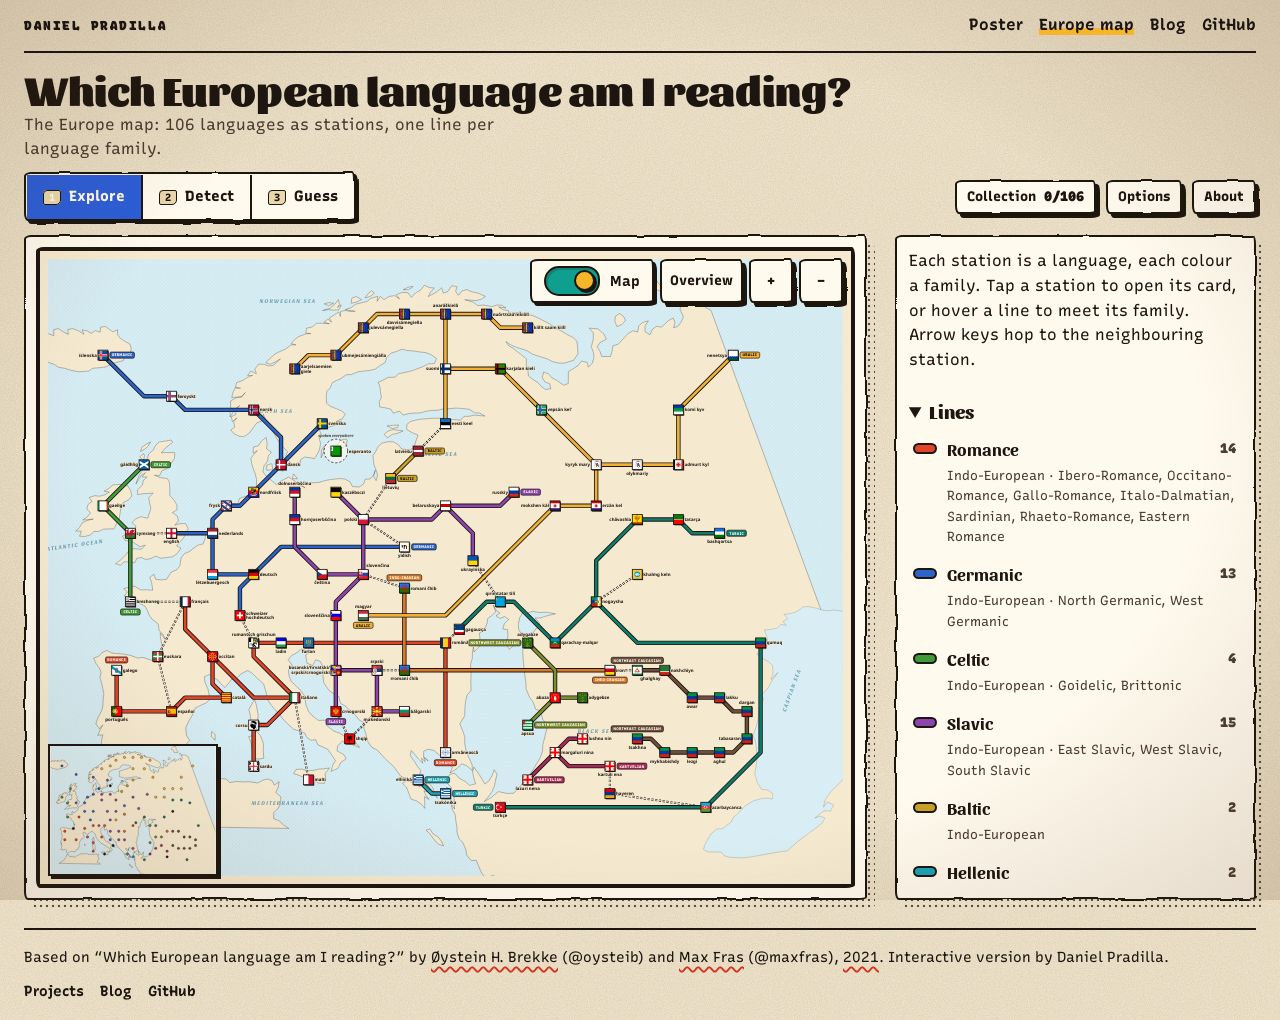
==== europe.html @ 4c1b0387 "Poster Detect: the snake checks the chart with the model and detours to the right language with the " ====
<!doctype html>
<html lang="en">
<head>
  <meta charset="utf-8">
  <meta name="viewport" content="width=device-width, initial-scale=1">
  <title>Europe line map · Which European language am I reading? · Daniel Pradilla</title>
  <meta name="description" content="The 106 languages of the 'Which European language am I reading?' chart as a metro map of Europe, one line per language family. Explore, detect a text's language and replay the route, or guess where a text is spoken.">
  <script async src="https://www.googletagmanager.com/gtag/js?id=G-XYG5QF5DZL"></script>
  <script>
    window.dataLayer = window.dataLayer || [];
    function gtag(){dataLayer.push(arguments);}
    gtag('js', new Date());
    gtag('config', 'G-XYG5QF5DZL');
  </script>
  <link rel="preconnect" href="https://fonts.googleapis.com">
  <link rel="preconnect" href="https://fonts.gstatic.com" crossorigin>
  <link rel="stylesheet" href="game-style.css?v=20261101i">
  <link rel="stylesheet" href="https://fonts.googleapis.com/css2?family=Noto+Sans:wght@500;700&family=Noto+Sans+Armenian:wght@700&family=Noto+Sans+Georgian:wght@700&family=Noto+Sans+Hebrew:wght@700&display=swap">
  <link rel="stylesheet" href="styles.css?v=20261101i">
  <script type="module" src="src/europe/main.js?v=20261101i"></script>
</head>
<body>
  <svg class="ink-defs" aria-hidden="true" focusable="false">
    <defs>
      <filter id="ink-wobble" x="-10%" y="-20%" width="125%" height="150%">
        <feTurbulence type="fractalNoise" baseFrequency="0.035" numOctaves="2" seed="7" result="noise"/>
        <feDisplacementMap in="SourceGraphic" in2="noise" scale="3.5" xChannelSelector="R" yChannelSelector="G"/>
      </filter>
      <filter id="ink-boil-1" x="-10%" y="-20%" width="125%" height="150%">
        <feTurbulence type="fractalNoise" baseFrequency="0.04" numOctaves="2" seed="1" result="noise"/>
        <feDisplacementMap in="SourceGraphic" in2="noise" scale="3" xChannelSelector="R" yChannelSelector="G"/>
      </filter>
      <filter id="ink-boil-2" x="-10%" y="-20%" width="125%" height="150%">
        <feTurbulence type="fractalNoise" baseFrequency="0.04" numOctaves="2" seed="2" result="noise"/>
        <feDisplacementMap in="SourceGraphic" in2="noise" scale="3" xChannelSelector="R" yChannelSelector="G"/>
      </filter>
      <filter id="ink-boil-3" x="-10%" y="-20%" width="125%" height="150%">
        <feTurbulence type="fractalNoise" baseFrequency="0.04" numOctaves="2" seed="3" result="noise"/>
        <feDisplacementMap in="SourceGraphic" in2="noise" scale="3" xChannelSelector="R" yChannelSelector="G"/>
      </filter>

      <symbol id="i-heart" viewBox="0 0 32 32">
        <path d="M16 27.5C6.5 21 3 15 4.6 10.2 6.2 5.6 12 4.8 16 9.6c4-4.8 9.8-4 11.4.6C29 15 25.5 21 16 27.5Z" fill="currentColor" stroke="#1c1510" stroke-width="2.4" stroke-linejoin="round"/>
        <path d="M8.6 11c.4-1.8 1.6-2.8 3.2-2.9" fill="none" stroke="#fffaee" stroke-width="2" stroke-linecap="round"/>
      </symbol>
      <symbol id="i-coin" viewBox="0 0 32 32">
        <circle cx="16" cy="16" r="12" fill="#f6b62b" stroke="#1c1510" stroke-width="2.4"/>
        <circle cx="16" cy="16" r="7.6" fill="none" stroke="#c98a0c" stroke-width="2"/>
        <path d="M9.4 12.4c.8-2 2.2-3.4 4.2-4" fill="none" stroke="#fffaee" stroke-width="2" stroke-linecap="round"/>
      </symbol>
      <symbol id="i-star" viewBox="0 0 32 32">
        <path d="M16 3.2l3.7 8.3 9 .8-6.8 6 2.1 8.9L16 22.5l-8 4.7 2.1-8.9-6.8-6 9-.8Z" fill="currentColor" stroke="#1c1510" stroke-width="2.4" stroke-linejoin="round"/>
      </symbol>
      <symbol id="i-bolt" viewBox="0 0 32 32">
        <path d="M18.5 3 7 18.2h8L13 29l12-15.6h-8.2Z" fill="#f6b62b" stroke="#1c1510" stroke-width="2.4" stroke-linejoin="round"/>
      </symbol>
      <symbol id="i-shield" viewBox="0 0 32 32">
        <path d="M16 3.5 26.5 7.4V15c0 6.6-4.4 11.3-10.5 13.6C9.9 26.3 5.5 21.6 5.5 15V7.4Z" fill="currentColor" stroke="#1c1510" stroke-width="2.4" stroke-linejoin="round"/>
        <path d="M16 8v16" stroke="#1c1510" stroke-width="2" stroke-linecap="round"/>
      </symbol>
      <symbol id="i-fuel" viewBox="0 0 32 32">
        <path d="M8 6.5h12l5 5V26a2.5 2.5 0 0 1-2.5 2.5h-14A2.5 2.5 0 0 1 6 26V8.5a2 2 0 0 1 2-2Z" fill="#0f9f8f" stroke="#1c1510" stroke-width="2.4" stroke-linejoin="round"/>
        <path d="M10.5 13.5l8 8.5m0-8.5-8 8.5M11 6.5V3.8h5" fill="none" stroke="#1c1510" stroke-width="2.2" stroke-linecap="round"/>
      </symbol>
      <symbol id="i-person" viewBox="0 0 32 32">
        <circle cx="16" cy="9" r="5" fill="currentColor" stroke="#1c1510" stroke-width="2.4"/>
        <path d="M7.5 28.5c0-8.4 3.4-12.4 8.5-12.4s8.5 4 8.5 12.4Z" fill="currentColor" stroke="#1c1510" stroke-width="2.4" stroke-linejoin="round"/>
      </symbol>
      <symbol id="i-clock" viewBox="0 0 32 32">
        <circle cx="16" cy="17" r="11.5" fill="#fffaee" stroke="#1c1510" stroke-width="2.4"/>
        <path d="M16 10.5V17l4.5 3M12.5 3.5h7" fill="none" stroke="#1c1510" stroke-width="2.4" stroke-linecap="round"/>
      </symbol>
      <symbol id="i-play" viewBox="0 0 32 32">
        <path d="M9 5.5c0-1 1-1.6 1.9-1.1l15.2 10.3c.8.6.8 1.8 0 2.4L10.9 27.5C10 28 9 27.4 9 26.4Z" fill="currentColor" stroke="#1c1510" stroke-width="2.4" stroke-linejoin="round"/>
      </symbol>
    </defs>
  </svg>

  <div class="shell">
    <header class="dp-navbar">
      <a class="dp-navbar-brand" href="/projects/">Daniel Pradilla</a>
      <nav class="dp-navbar-links" aria-label="Site navigation">
        <a href="./">Poster</a>
        <a href="europe.html" aria-current="page">Europe map</a>
        <a href="/blog/">Blog</a>
        <a href="https://github.com/danielpradilla/what-european-language-am-i-reading">GitHub</a>
      </nav>
      <details class="dp-navbar-menu">
        <summary aria-label="Menu">&#9776;</summary>
        <nav aria-label="Site navigation (mobile)">
          <a href="./">Poster</a>
          <a href="europe.html" aria-current="page">Europe map</a>
          <a href="/blog/">Blog</a>
          <a href="https://github.com/danielpradilla/what-european-language-am-i-reading">GitHub</a>
        </nav>
      </details>
    </header>

    <div class="app-head">
      <h1>Which European language am I reading?</h1>
      <p class="muted lede">The Europe map: 106 languages as stations, one line per language family.</p>
    </div>

    <div class="toolbar">
      <div class="segmented" id="tabs" role="group" aria-label="Mode">
        <button type="button" data-mode="explore" aria-pressed="true"><kbd>1</kbd> Explore</button>
        <button type="button" data-mode="detect" aria-pressed="false"><kbd>2</kbd> Detect</button>
        <button type="button" data-mode="guess" aria-pressed="false"><kbd>3</kbd> Guess</button>
      </div>
      <div class="tools">
        <button class="btn btn-small" type="button" id="btn-collection">Collection <span class="num" id="coll-count">0/106</span></button>
        <button class="btn btn-small" type="button" id="btn-options">Options</button>
        <button class="btn btn-small" type="button" id="btn-about">About</button>
      </div>
    </div>
  </div>

  <main id="app" class="shell layout eu" data-mode="explore">
    <section class="panel board-panel" aria-label="Europe line map">
      <div class="hud" id="hud" hidden></div>
      <div class="board-wrap" id="board-wrap">
        <div id="board" tabindex="0" role="application" aria-label="Europe line map with 106 language stations. Use the arrow keys to move between neighbouring stations, Enter to open one, O for an overview, plus and minus to zoom."></div>
        <svg id="minimap" aria-hidden="true"></svg>
        <div class="board-tools">
          <label class="choice board-map"><input class="toggle" type="checkbox" role="switch" id="board-map"> Map</label>
          <button class="btn btn-small" type="button" id="btn-overview" title="Overview (O)">Overview</button>
          <button class="btn btn-small" type="button" id="btn-zoom-in" aria-label="Zoom in" title="Zoom in (+)">+</button>
          <button class="btn btn-small" type="button" id="btn-zoom-out" aria-label="Zoom out" title="Zoom out (-)">&minus;</button>
        </div>
        <div class="eu-chip" id="eu-chip" hidden></div>
        <div class="line-intro" id="line-intro" hidden></div>
        <div class="fx" id="fx" aria-hidden="true"></div>
      </div>
    </section>

    <aside class="panel side" id="side" aria-label="Details">
      <button class="sheet-handle" type="button" id="sheet-handle" aria-expanded="false" aria-controls="side-body"><span aria-hidden="true"></span>Text, route and lines</button>
      <div class="side-body" id="side-body">
        <div id="notices" class="notices"></div>

        <section id="sec-explore" data-modes="explore">
          <p class="lede-side">Each station is a language, each colour a family. Tap a station to open its card, or hover a line to meet its family. Arrow keys hop to the neighbouring station.</p>
          <div id="eu-selected"></div>
        </section>

        <section id="sec-text" data-modes="detect guess">
          <div class="row">
            <span class="label" id="text-label">Text</span>
            <span class="sp"></span>
            <button class="btn btn-small" type="button" id="btn-sample">Try a sample</button>
            <button class="btn btn-small btn-quiet" type="button" id="btn-clear">Clear</button>
          </div>
          <div class="tp-wrap" id="tp-wrap">
            <div class="tp-edit" id="tp-edit" contenteditable="plaintext-only" spellcheck="false" autocapitalize="off" autocorrect="off" role="textbox" aria-multiline="true" aria-labelledby="text-label" data-placeholder="Paste or type text here, or paste a web address."></div>
            <div class="tp-badges" id="tp-badges" aria-hidden="true"></div>
          </div>
          <div class="row" id="url-row" hidden>
            <button class="btn btn-small btn-primary" type="button" id="btn-fetch">Fetch text from this URL</button>
            <span class="hint">or press Enter</span>
          </div>
          <p class="hint" id="text-meta"></p>
        </section>

        <section id="sec-guess" data-modes="guess">
          <div id="guess-panel"></div>
        </section>

        <section id="sec-route" data-modes="detect guess">
          <h3 id="result-title">Route</h3>
          <ol class="route" id="route-list"></ol>
          <p class="hint" id="poster-line" hidden></p>
          <div class="row"><button class="btn btn-small" type="button" id="btn-replay" hidden>Replay on the map <kbd>Enter</kbd></button></div>
        </section>

        <section id="sec-legend">
          <details id="legend-box" open>
            <summary class="legend-sum">Lines</summary>
            <div id="legend" class="legend"></div>
          </details>
        </section>
      </div>
    </aside>
  </main>

  <footer class="shell">
    <div class="dp-footer">
      <span>Based on &ldquo;Which European language am I reading?&rdquo; by <a href="https://x.com/oysteib">&Oslash;ystein H. Brekke</a> (@oysteib) and <a href="https://x.com/maxfras">Max Fras</a> (@maxfras), <a href="https://x.com/maxfras/status/1363473000918626307">2021</a>. Interactive version by Daniel Pradilla.</span>
      <nav aria-label="Footer navigation">
        <a href="/projects/">Projects</a>
        <a href="/blog/">Blog</a>
        <a href="https://github.com/danielpradilla/what-european-language-am-i-reading">GitHub</a>
      </nav>
    </div>
  </footer>

  <div id="live" class="sr-only" aria-live="polite"></div>
  <div id="toasts" class="toasts"></div>

  <dialog id="dlg-menu" aria-labelledby="menu-title">
    <div id="menu-pause" hidden>
      <span class="caption" id="menu-title">Paused</span>
      <ul class="game-menu" style="margin-top: 16px">
        <li><button type="button" data-menu="resume" aria-current="true"><span>Resume</span></button></li>
      </ul>
    </div>
    <div id="menu-options">
      <span class="caption">Options</span>
      <div class="sg-stack opts">
        <label class="choice"><input class="toggle" type="checkbox" role="switch" id="opt-sound"> Sound <kbd>M</kbd></label>
        <label class="choice"><input class="toggle" type="checkbox" role="switch" id="opt-reduced"> Reduced motion</label>
        <label class="choice"><input class="toggle" type="checkbox" role="switch" id="opt-shake"> Screen shake</label>
        <label class="choice"><input class="toggle" type="checkbox" role="switch" id="opt-map"> Map</label>
      </div>
      <div class="row"><button class="btn btn-primary" type="button" id="opt-done">Done</button></div>
    </div>
  </dialog>

  <dialog id="dlg-collection" aria-labelledby="coll-title">
    <div class="dlg-head">
      <h2 id="coll-title">Collection</h2>
      <button class="btn btn-small" type="button" data-close aria-label="Close">Close</button>
    </div>
    <p class="muted" id="coll-sub"></p>
    <div class="coll-grid" id="coll-grid"></div>
    <div class="row"><button class="btn btn-small btn-danger" type="button" id="coll-reset">Reset collection</button></div>
  </dialog>

  <dialog id="dlg-card" aria-label="Language card">
    <div class="dlg-head"><span></span><button class="btn btn-small" type="button" data-close aria-label="Close">Close</button></div>
    <div id="dlg-card-body"></div>
  </dialog>

  <dialog id="dlg-over" aria-labelledby="over-title"></dialog>

  <dialog id="dlg-about" aria-labelledby="about-title">
    <div class="dlg-head">
      <h2 id="about-title">About the Europe map</h2>
      <button class="btn btn-small" type="button" data-close aria-label="Close">Close</button>
    </div>
    <div class="about">
      <p>Based on &ldquo;Which European language am I reading?&rdquo; by <a href="https://x.com/oysteib">&Oslash;ystein H. Brekke</a> (@oysteib) and <a href="https://x.com/maxfras">Max Fras</a> (@maxfras), <a href="https://x.com/maxfras/status/1363473000918626307">2021</a>. Interactive version by Daniel Pradilla.</p>

      <h3>What this map shows</h3>
      <p>The <a href="./">poster</a> sorts the 106 languages by the <em>letters</em> they use. This page draws the same 106 languages as a metro map shaped roughly like Europe. Each station is a language with its flag and its own name, and each line is a language <em>family</em>: Indo-European languages get one line per branch (Romance, Germanic, Slavic&hellip;), the other families get one line each. Branches of a line fork like metro lines.</p>
      <p>Dashed walkways join neighbouring stations of different lines where people live side by side, such as Basque with Spanish and French or Maltese with Italian. They show language contact and say nothing about kinship. Esperanto has no homeland, so it sits in a dashed ring in the middle. Romani is spoken across Europe: its two stations sit in central Europe and in the Balkans, on the Indo-Iranian line that continues to Ossetian in the Caucasus.</p>
      <p>Where the letter chart and the family map disagree is the interesting part. Finnish, Estonian and Hungarian are relatives, yet the poster puts them far apart because of their letters. Detect replays the poster's route on this map, one letter question at a time, so you can watch the letters cut across families and geography.</p>

      <h3>Modes</h3>
      <ul>
        <li><b>Explore</b>: tap a station for its language card, or hover a line for a short introduction to its family. Arrow keys hop between neighbouring stations.</li>
        <li><b>Detect</b>: paste, type or fetch a text. At every letter station of the poster, the languages ruled out fade from the map, with a counter, until one station lights up. The strict matching rules are the same as on the poster.</li>
        <li><b>Guess</b>: ten rounds. Read a sample text and tap the station where it is spoken: 100 points for the exact language, 40 for a language on the same line (&ldquo;Right family&rdquo;). Each answer shows the poster's route for that text. Scores are kept on this device.</li>
      </ul>

      <h3>How the map was made</h3>
      <p>Station positions start from each language's coordinates in <a href="https://glottolog.org">Glottolog</a> (Hammarstr&ouml;m, Forkel, Haspelmath &amp; Bank, CC BY 4.0), projected onto a plane and then schematised by hand: lines run horizontally, vertically or at 45&deg;, and stations sit on an even grid. The geography is approximate on purpose. Crowded areas get more room than their real size, so the Caucasus (22 stations) and S&aacute;pmi (7) are drawn enlarged, like a city centre on a metro map. The families follow Glottolog's classification, simplified for the map. Line colours are scenery and carry no state meaning.</p>
      <p>The faint coastline behind the lines is <a href="https://www.naturalearthdata.com/">Natural Earth</a> (public domain), simplified and bent so that the seas fall between the schematic stations. Flags come from Wikimedia Commons and other sources; they mark places and peoples, not languages. Sources and licences are in <a href="CREDITS.md">CREDITS.md</a>. Pasted and typed text stays in your browser. Only a URL you ask to fetch goes to this site's <code>api/fetch.php</code>.</p>
    </div>
  </dialog>
</body>
</html>
---- game-style.css ----
/* danielpradilla-game-style styles.css @ daca20e — https://github.com/danielpradilla/danielpradilla-game-style */
/*
  Daniel Game Style: tokens and components.
  Requires the <svg class="ink-defs"> block from index.html once per page (wobble filters + icons).
*/
@import url("https://fonts.googleapis.com/css2?family=Sansita:ital,wght@0,400;0,700;0,800;0,900;1,400;1,700;1,800;1,900&family=Sansita+Swashed:wght@300..900&family=Recursive:slnt,wght,CASL,CRSV,MONO@-15..0,300..1000,0..1,0..1,0..1&display=swap");

:root {
  /* Paper and ink */
  --paper: #f5ead0;
  --paper-deep: #ead8ad;
  --card: #fffaee;
  --ink: #1c1510;
  --ink-soft: #4b3d31;
  --ink-faint: #8a7863;
  --rule-soft: #d6c194;

  /* Print inks */
  --red: #d4341e;
  --red-deep: #a8261a;
  --marigold: #f6b62b;
  --marigold-deep: #c98a0c;
  --cobalt: #2c5ed8;
  --cobalt-deep: #1b3c94;
  --teal: #0f9f8f;
  --teal-deep: #0a6b61;
  --plum: #8d3ea8;
  --pink: #f27c9f;
  --sky: #9fd6e6;
  --leaf: #4f9d3a;
  --copper: #c7743a;

  /* Roles */
  --primary: var(--marigold);
  --selected: var(--cobalt);
  --success: var(--teal);
  --warning: var(--marigold);
  --danger: var(--red);
  --health: var(--red);
  --coin: var(--marigold);
  --xp: var(--cobalt);
  --fuel: var(--teal);

  /* Item rarity */
  --rarity-common: var(--ink-faint);
  --rarity-uncommon: var(--leaf);
  --rarity-rare: var(--cobalt);
  --rarity-epic: var(--plum);
  --rarity-legendary: var(--marigold);

  /* Type */
  --font-display: "Sansita", "Trebuchet MS", system-ui, sans-serif;
  --font-title: "Sansita Swashed", var(--font-display);
  --font-ui: "Recursive", ui-rounded, system-ui, sans-serif;

  /* Line, shape, shadow */
  --line-fine: 1.5px;
  --line: 2.5px;
  --line-heavy: 4px;
  --cut: 8px 3px 9px 4px / 4px 9px 3px 8px;
  --lift: 4px;
  --halftone: radial-gradient(circle, var(--ink) 1.15px, transparent 1.6px) 0 0 / 6px 6px;
  --hatch: repeating-linear-gradient(-45deg, var(--ink-faint) 0 1.5px, transparent 1.5px 7px);
  --burst: polygon(50% 0%, 56.6% 12.6%, 67.1% 3%, 70.5% 14.5%, 82.1% 11.7%, 79.1% 25.6%, 93.3% 25%, 88.5% 36%, 99.2% 41.3%, 88% 50%, 99.2% 58.7%, 88.5% 64%, 93.3% 75%, 79.1% 74.4%, 82.1% 88.3%, 70.5% 85.5%, 67.1% 97%, 56.6% 87.4%, 50% 100%, 42.9% 90.4%, 32.9% 97%, 31% 82.9%, 17.9% 88.3%, 18.6% 76.4%, 6.7% 75%, 14.3% 63%, 0.8% 58.7%, 9% 50%, 0.8% 41.3%, 14.3% 37%, 6.7% 25%, 18.6% 23.6%, 17.9% 11.7%, 31% 17.1%, 32.9% 3%, 42.9% 9.6%);

  /* Motion: animate on twos (12 drawings per second) */
  --frame: 83ms;
  --on-twos: steps(2, end);

  /* Space */
  --s1: 4px;
  --s2: 8px;
  --s3: 12px;
  --s4: 16px;
  --s5: 24px;
  --s6: 32px;
  --s7: 48px;
  --s8: 72px;

  /* Variable-font axes; components override these, never font-variation-settings */
  --casl: 0.5;
  --mono: 0;
}

*,
*::before,
*::after {
  box-sizing: border-box;
}

:where(body, body *) {
  font-variation-settings: "CASL" var(--casl), "MONO" var(--mono);
}

html {
  color-scheme: light;
  -webkit-text-size-adjust: 100%;
}

body {
  margin: 0;
  color: var(--ink);
  background-color: var(--paper);
  background-image: url("data:image/svg+xml,%3Csvg xmlns='http://www.w3.org/2000/svg' width='220' height='220'%3E%3Cfilter id='n'%3E%3CfeTurbulence type='fractalNoise' baseFrequency='.85' numOctaves='3' stitchTiles='stitch'/%3E%3CfeColorMatrix values='0 0 0 0 .11 0 0 0 0 .08 0 0 0 0 .05 0 0 0 .55 0'/%3E%3C/filter%3E%3Crect width='100%25' height='100%25' filter='url(%23n)' opacity='.32'/%3E%3C/svg%3E");
  font: 400 1rem/1.55 var(--font-ui);
}

/* Aged-print vignette; purely decorative */
body::after {
  content: "";
  position: fixed;
  inset: 0;
  pointer-events: none;
  z-index: 100;
  background: radial-gradient(ellipse at center, transparent 62%, rgb(92 52 18 / 0.16) 100%);
}

.ink-defs {
  position: absolute;
  width: 0;
  height: 0;
  overflow: hidden;
}

/* ---------- Typography ---------- */

h1,
h2,
h3,
.title-card,
.display {
  margin: 0;
  font-family: var(--font-display);
  letter-spacing: 0;
  text-wrap: balance;
}

h1 {
  font-size: clamp(2.4rem, 6vw, 4.6rem);
  font-weight: 900;
  line-height: 0.95;
}

h2 {
  font-size: clamp(1.6rem, 3vw, 2.15rem);
  font-weight: 700;
  line-height: 1.05;
}

h3 {
  font-size: 1.3rem;
  font-weight: 700;
  line-height: 1.15;
}

p {
  margin: 0;
}

.muted {
  color: var(--ink-soft);
}

.label,
.eyebrow {
  --mono: 1;
  --casl: 1;
  font-family: var(--font-ui);
  font-size: 0.75rem;
  font-weight: 800;
  line-height: 1.2;
  letter-spacing: 0.08em;
  text-transform: uppercase;
}

.eyebrow {
  color: var(--red-deep);
}

.num {
  --mono: 1;
  --casl: 1;
  font-weight: 900;
  font-variant-numeric: tabular-nums;
}

code,
kbd {
  --mono: 1;
  --casl: 0;
  font-family: var(--font-ui);
  font-size: 0.86em;
  padding: 1px 6px;
  background: var(--paper-deep);
  border: var(--line-fine) solid var(--ink);
  border-radius: 4px 2px 5px 2px;
}

kbd {
  box-shadow: 0 2px 0 var(--ink);
  font-weight: 800;
}

a {
  color: inherit;
  text-decoration: underline wavy var(--red);
  text-decoration-thickness: 1.5px;
  text-underline-offset: 4px;
}

a:hover {
  text-decoration-color: var(--cobalt);
}

/* Title card: one per screen, for game titles and stage results */
.title-card {
  font-family: var(--font-title);
  font-synthesis: none;
  font-size: clamp(2.8rem, 8vw, 6rem);
  font-style: italic;
  font-weight: 900;
  line-height: 1.05;
  letter-spacing: 0.015em;
  /* room for the offset shadows and swash descenders */
  padding: 0 0.12em 0.12em 0.04em;
  color: var(--card);
  -webkit-text-stroke: 0.035em var(--ink);
  paint-order: stroke fill;
  text-shadow: 0.06em 0.06em 0 var(--ink), 0.1em 0.1em 0 var(--marigold);
}

/* Highlighter swipe behind a word */
.swipe {
  background: linear-gradient(var(--marigold), var(--marigold)) 0 82% / 100% 0.42em no-repeat;
  padding: 0 0.12em;
  box-decoration-break: clone;
  -webkit-box-decoration-break: clone;
}

/* ---------- Focus ---------- */

:focus-visible {
  outline: 3px dashed var(--cobalt);
  outline-offset: 4px;
}

/* ---------- Buttons ---------- */

.btn {
  --fill: var(--card);
  --fg: var(--ink);
  --casl: 1;
  position: relative;
  isolation: isolate;
  display: inline-flex;
  align-items: center;
  justify-content: center;
  gap: var(--s2);
  min-height: 44px;
  padding: 0 var(--s5);
  border: 0;
  background: none;
  color: var(--fg);
  font: 800 1rem/1 var(--font-ui);
  text-decoration: none;
  white-space: nowrap;
  cursor: pointer;
  transition: transform var(--frame) var(--on-twos);
}

.btn::before {
  content: "";
  position: absolute;
  inset: 0;
  z-index: -1;
  background: var(--fill);
  border: var(--line) solid var(--ink);
  border-radius: var(--cut);
  box-shadow: var(--lift) var(--lift) 0 var(--ink);
  filter: url(#ink-wobble);
  transition: box-shadow var(--frame) var(--on-twos);
}

.btn:hover {
  transform: translate(-1px, -2px) rotate(-0.8deg);
}

.btn:hover::before {
  box-shadow: 6px 6px 0 var(--ink);
}

.btn:active {
  transform: translate(3px, 3px);
}

.btn:active::before {
  box-shadow: 1px 1px 0 var(--ink);
}

.btn svg {
  width: 1.15em;
  height: 1.15em;
}

.btn-primary {
  --fill: var(--marigold);
}

.btn-go {
  --fill: var(--teal);
  --fg: var(--ink);
}

.btn-danger {
  --fill: var(--red);
  --fg: var(--card);
}

.btn-quiet::before {
  background: transparent;
  border-style: dashed;
  box-shadow: none;
}

.btn-quiet:hover::before {
  box-shadow: none;
  background: var(--paper-deep);
}

.btn-big {
  min-height: 60px;
  padding: 0 var(--s6);
  font-size: 1.25rem;
}

.btn-small {
  min-height: 34px;
  padding: 0 var(--s3);
  font-size: 0.85rem;
}

.btn:disabled,
.btn[aria-disabled="true"] {
  --fg: var(--ink-faint);
  cursor: not-allowed;
  transform: none;
}

.btn:disabled::before,
.btn[aria-disabled="true"]::before {
  background: var(--hatch), var(--paper-deep);
  border-color: var(--ink-faint);
  box-shadow: none;
}

.btn[aria-busy="true"] {
  cursor: progress;
}

/* ---------- Fields ---------- */

.field {
  display: grid;
  gap: 6px;
  min-width: 0;
}

.input,
.select,
.textarea {
  --casl: 0.3;
  width: 100%;
  min-height: 44px;
  padding: 9px 12px;
  color: var(--ink);
  background: var(--card);
  border: var(--line) solid var(--ink);
  border-radius: var(--cut);
  box-shadow: inset 3px 3px 0 var(--paper-deep);
  font: 500 1rem/1.35 var(--font-ui);
}

.input::placeholder,
.textarea::placeholder {
  color: var(--ink-faint);
}

.textarea {
  min-height: 96px;
  resize: vertical;
}

.select {
  appearance: none;
  padding-right: 40px;
  background: url("data:image/svg+xml,%3Csvg xmlns='http://www.w3.org/2000/svg' viewBox='0 0 16 12'%3E%3Cpath d='M2 2.5 L14 2 L8.2 10.5 Z' fill='%23d4341e' stroke='%231c1510' stroke-width='1.6' stroke-linejoin='round'/%3E%3C/svg%3E") right 12px center / 16px 12px no-repeat, var(--card);
}

.input[aria-invalid="true"] {
  border-color: var(--red);
  box-shadow: inset 3px 3px 0 color-mix(in srgb, var(--red) 22%, transparent);
}

.input:disabled,
.select:disabled,
.textarea:disabled {
  color: var(--ink-faint);
  background: var(--hatch), var(--paper-deep);
  border-color: var(--ink-faint);
  box-shadow: none;
  cursor: not-allowed;
}

.hint {
  font-size: 0.85rem;
  color: var(--ink-soft);
}

.hint-error {
  color: var(--red-deep);
  font-weight: 700;
}

/* Checkbox and radio */
.choice {
  display: inline-flex;
  align-items: center;
  gap: 10px;
  min-height: 32px;
  cursor: pointer;
}

.check,
.radio {
  appearance: none;
  flex: none;
  width: 24px;
  height: 24px;
  margin: 0;
  background: var(--card);
  border: var(--line) solid var(--ink);
  box-shadow: 2px 2px 0 var(--ink);
  cursor: pointer;
}

.check {
  border-radius: 5px 2px 6px 3px;
}

.check:checked {
  background: url("data:image/svg+xml,%3Csvg xmlns='http://www.w3.org/2000/svg' viewBox='0 0 24 24'%3E%3Cpath d='M4 12.5 L9.5 18 L20.5 4.5' fill='none' stroke='%231c1510' stroke-width='3.4' stroke-linecap='round' stroke-linejoin='round'/%3E%3C/svg%3E") center / 18px no-repeat, var(--marigold);
}

.radio {
  border-radius: 50% 46% 52% 48%;
}

.radio:checked {
  background: radial-gradient(circle, var(--cobalt) 0 5px, var(--ink) 5.5px 6.5px, var(--card) 7px);
}

.check:disabled,
.radio:disabled {
  background: var(--hatch), var(--paper-deep);
  border-color: var(--ink-faint);
  box-shadow: none;
  cursor: not-allowed;
}

/* Lever toggle */
.toggle {
  appearance: none;
  position: relative;
  flex: none;
  width: 56px;
  height: 30px;
  margin: 0;
  background: var(--paper-deep);
  border: var(--line) solid var(--ink);
  border-radius: 16px 14px 15px 16px;
  box-shadow: inset 2px 2px 0 rgb(28 21 16 / 0.18);
  cursor: pointer;
}

.toggle::before {
  content: "";
  position: absolute;
  top: 2px;
  left: 3px;
  width: 21px;
  height: 21px;
  background: var(--card);
  border: var(--line) solid var(--ink);
  border-radius: 50%;
  box-shadow: 2px 2px 0 var(--ink);
  transition: translate calc(var(--frame) * 2) var(--on-twos);
}

.toggle:checked {
  background: var(--teal);
}

.toggle:checked::before {
  translate: 25px 0;
  background: var(--marigold);
}

/* Range: set --pct inline (0%..100%) to paint the filled part */
.range {
  appearance: none;
  width: 100%;
  height: 28px;
  margin: 0;
  background: transparent;
  cursor: pointer;
}

.range::-webkit-slider-runnable-track {
  height: 12px;
  background: linear-gradient(var(--cobalt), var(--cobalt)) 0 0 / var(--pct, 50%) 100% no-repeat, var(--card);
  border: var(--line) solid var(--ink);
  border-radius: 7px 5px 8px 4px;
}

.range::-moz-range-track {
  height: 12px;
  background: linear-gradient(var(--cobalt), var(--cobalt)) 0 0 / var(--pct, 50%) 100% no-repeat, var(--card);
  border: var(--line) solid var(--ink);
  border-radius: 7px 5px 8px 4px;
}

.range::-webkit-slider-thumb {
  appearance: none;
  width: 24px;
  height: 24px;
  margin-top: -8px;
  background: var(--marigold);
  border: var(--line) solid var(--ink);
  border-radius: 50%;
  box-shadow: 2px 2px 0 var(--ink);
}

.range::-moz-range-thumb {
  width: 20px;
  height: 20px;
  background: var(--marigold);
  border: var(--line) solid var(--ink);
  border-radius: 50%;
  box-shadow: 2px 2px 0 var(--ink);
}

/* Segmented control */
.segmented {
  position: relative;
  isolation: isolate;
  display: inline-flex;
  padding: var(--line);
}

.segmented::before {
  content: "";
  position: absolute;
  inset: 0;
  z-index: -1;
  background: var(--card);
  border: var(--line) solid var(--ink);
  border-radius: var(--cut);
  box-shadow: 3px 3px 0 var(--ink);
  filter: url(#ink-wobble);
}

.segmented button {
  --casl: 1;
  min-height: 38px;
  padding: 0 var(--s4);
  color: var(--ink);
  background: none;
  border: 0;
  border-left: var(--line) solid var(--ink);
  font: 800 0.92rem/1 var(--font-ui);
  cursor: pointer;
}

.segmented button:first-child {
  border-left: 0;
}

.segmented button:hover {
  background: var(--paper-deep);
}

.segmented button[aria-pressed="true"] {
  color: var(--card);
  background: var(--cobalt);
}

/* ---------- Surfaces ---------- */

.panel {
  --fill: var(--card);
  position: relative;
  isolation: isolate;
  padding: var(--s5);
}

.panel::before {
  content: "";
  position: absolute;
  inset: 0;
  z-index: -1;
  background: var(--fill);
  border: var(--line) solid var(--ink);
  border-radius: var(--cut);
  filter: url(#ink-wobble);
}

/* Halftone drop: printed shadow, never a blur */
.panel::after {
  content: "";
  position: absolute;
  inset: 0;
  z-index: -2;
  translate: 8px 8px;
  background: var(--halftone);
  border-radius: var(--cut);
  opacity: 0.7;
}

.panel-flat::after {
  content: none;
}

.panel-paper {
  --fill: var(--paper-deep);
}

.panel-night {
  --fill: var(--ink);
  color: var(--card);
}

.tilt-left {
  rotate: -0.9deg;
}

.tilt-right {
  rotate: 0.8deg;
}

/* Comic narration box */
.caption {
  --mono: 1;
  --casl: 1;
  display: inline-block;
  padding: 5px 10px;
  color: var(--ink);
  background: var(--marigold);
  border: var(--line) solid var(--ink);
  box-shadow: 3px 3px 0 var(--ink);
  font-size: 0.78rem;
  font-weight: 800;
  letter-spacing: 0.06em;
  text-transform: uppercase;
  rotate: -1.5deg;
}

/* Speech bubble; add .bubble-right to move the tail */
.bubble {
  --casl: 1;
  position: relative;
  padding: var(--s4) var(--s5);
  background: var(--card);
  border: var(--line) solid var(--ink);
  border-radius: 26px 22px 28px 20px / 22px 26px 20px 24px;
  box-shadow: 4px 4px 0 var(--ink);
  font-weight: 500;
}

.bubble::before,
.bubble::after {
  content: "";
  position: absolute;
  left: 30px;
  top: 100%;
  border-style: solid;
}

.bubble::before {
  border-width: 22px 18px 0 0;
  border-color: var(--ink) transparent transparent;
  margin-top: 1px;
}

.bubble::after {
  left: 33.5px;
  border-width: 15px 12px 0 0;
  border-color: var(--card) transparent transparent;
  margin-top: -1px;
}

.bubble-right::before {
  left: auto;
  right: 30px;
  border-width: 22px 0 0 18px;
}

.bubble-right::after {
  left: auto;
  right: 33.5px;
  border-width: 15px 0 0 12px;
}

/* Starburst: badges, level numbers, rewards. Shape lives in pseudo-elements so .boil never blurs the text. */
.burst {
  --fill: var(--red);
  --size: 84px;
  position: relative;
  isolation: isolate;
  display: inline-grid;
  place-content: center;
  width: var(--size);
  aspect-ratio: 1;
  color: var(--card);
  font-family: var(--font-display);
  font-style: italic;
  font-weight: 900;
  font-size: calc(var(--size) * 0.3);
  line-height: 0.85;
  text-align: center;
  -webkit-text-stroke: 0.06em var(--ink);
  paint-order: stroke fill;
  text-shadow: 0.05em 0.05em 0 var(--ink);
}

.burst::before,
.burst::after {
  content: "";
  position: absolute;
  z-index: -1;
  clip-path: var(--burst);
}

.burst::before {
  inset: 0;
  background: var(--ink);
}

.burst::after {
  inset: 5px;
  background: var(--fill);
}

.burst small {
  --mono: 1;
  --casl: 1;
  display: block;
  margin-top: 0.15em;
  font-family: var(--font-ui);
  font-size: 0.42em;
  font-style: normal;
  font-weight: 900;
  letter-spacing: 0.08em;
  -webkit-text-stroke: 0;
  text-shadow: none;
}

.burst.boil {
  animation: none;
}

.burst.boil::before,
.burst.boil::after {
  animation: boil calc(var(--frame) * 3) steps(1, end) infinite;
}

.burst-gold {
  --fill: var(--marigold);
  color: var(--ink);
  -webkit-text-stroke: 0;
  text-shadow: none;
}

/* Status and rarity tags */
.tag {
  --mono: 1;
  --casl: 1;
  --tone: var(--ink-faint);
  display: inline-flex;
  align-items: center;
  gap: 6px;
  padding: 3px 8px;
  background: var(--card);
  border: var(--line-fine) solid var(--ink);
  border-radius: 4px 2px 5px 2px;
  font-size: 0.72rem;
  font-weight: 800;
  letter-spacing: 0.06em;
  line-height: 1.2;
  text-transform: uppercase;
  white-space: nowrap;
}

.tag::before {
  content: "";
  width: 9px;
  height: 9px;
  background: var(--tone);
  border: var(--line-fine) solid var(--ink);
  border-radius: 50%;
}

.tag-ok { --tone: var(--teal); }
.tag-watch { --tone: var(--marigold); }
.tag-bad { --tone: var(--red); }
.tag-unknown { --tone: transparent; }
.tag-common { --tone: var(--rarity-common); }
.tag-uncommon { --tone: var(--rarity-uncommon); }
.tag-rare { --tone: var(--rarity-rare); }
.tag-epic { --tone: var(--rarity-epic); }
.tag-legendary { --tone: var(--rarity-legendary); }

/* ---------- Icons (symbols live in .ink-defs) ---------- */

.icon {
  width: 1.4em;
  height: 1.4em;
  flex: none;
  vertical-align: -0.3em;
  overflow: visible;
}

/* ---------- HUD ---------- */

.hud {
  display: flex;
  flex-wrap: wrap;
  align-items: center;
  gap: var(--s3) var(--s5);
}

.hud-chip {
  --casl: 1;
  display: inline-flex;
  align-items: center;
  gap: var(--s2);
  padding: 6px 12px 6px 8px;
  color: var(--ink);
  background: var(--card);
  border: var(--line) solid var(--ink);
  border-radius: var(--cut);
  box-shadow: 3px 3px 0 var(--ink);
}

.hud-chip .num {
  font-size: 1.25rem;
  line-height: 1;
}

.hearts {
  display: inline-flex;
  gap: 2px;
}

.hearts .icon {
  width: 30px;
  height: 30px;
  color: var(--health);
}

.hearts .is-empty {
  color: var(--card);
}

/* Meter: fuel, health bars, capacity. Always print the value beside it. */
.meter {
  display: grid;
  grid-template-columns: auto minmax(80px, 1fr) auto;
  align-items: center;
  gap: var(--s3);
  min-width: 0;
}

.meter-track {
  position: relative;
  height: 20px;
  background: var(--card);
  border: var(--line) solid var(--ink);
  border-radius: 9px 4px 10px 5px;
  overflow: hidden;
}

.meter-fill {
  --tone: var(--fuel);
  height: 100%;
  width: var(--pct, 50%);
  background: linear-gradient(transparent 62%, rgb(28 21 16 / 0.22) 62%), var(--tone);
  border-right: var(--line) solid var(--ink);
  transition: width calc(var(--frame) * 3) steps(3, end);
}

.meter-track::after {
  content: "";
  position: absolute;
  inset: 0;
  background: repeating-linear-gradient(90deg, transparent 0 calc(10% - 1.5px), rgb(28 21 16 / 0.35) calc(10% - 1.5px) 10%);
  pointer-events: none;
}

.meter.is-low .meter-fill {
  --tone: var(--red);
}

/* Segmented pips: XP, ammo, lives */
.pips {
  display: inline-flex;
  gap: 4px;
}

.pips span {
  width: 14px;
  height: 20px;
  background: var(--card);
  border: var(--line) solid var(--ink);
  border-radius: 3px 1px 4px 2px;
  rotate: -4deg;
}

.pips span:nth-child(even) {
  rotate: 3deg;
}

.pips .on {
  background: var(--xp);
}

/* ---------- Menus ---------- */

.game-menu {
  display: grid;
  gap: var(--s1);
  margin: 0;
  padding: 0;
  list-style: none;
}

.game-menu a,
.game-menu button {
  --casl: 0;
  position: relative;
  display: block;
  width: 100%;
  padding: 6px 0 6px 44px;
  color: var(--ink);
  background: none;
  border: 0;
  font: italic 700 1.65rem/1.1 var(--font-display);
  text-align: left;
  text-decoration: none;
  cursor: pointer;
}

.game-menu [aria-current="true"] span,
.game-menu a:hover span,
.game-menu button:hover span {
  background: linear-gradient(var(--marigold), var(--marigold)) 0 85% / 100% 0.45em no-repeat;
}

.game-menu [aria-current="true"]::before {
  content: "";
  position: absolute;
  left: 4px;
  top: 50%;
  width: 26px;
  height: 22px;
  translate: 0 -50%;
  background: url("data:image/svg+xml,%3Csvg xmlns='http://www.w3.org/2000/svg' viewBox='0 0 26 22'%3E%3Cpath d='M3 3 Q4 2 6 3 L22 10 Q24 11 22 12.5 L6 19.5 Q3.5 20.5 3 18 Z' fill='%23d4341e' stroke='%231c1510' stroke-width='2.4' stroke-linejoin='round'/%3E%3C/svg%3E") center / contain no-repeat;
  animation: nudge calc(var(--frame) * 8) steps(1, end) infinite;
}

.game-menu button:disabled {
  color: var(--ink-faint);
  cursor: not-allowed;
}

/* ---------- Dialogue ---------- */

.dialogue {
  display: grid;
  grid-template-columns: 96px 1fr;
  gap: var(--s4);
  align-items: start;
}

.portrait {
  display: grid;
  place-items: center;
  width: 96px;
  aspect-ratio: 1;
  color: var(--ink);
  background: var(--halftone), var(--sky);
  border: var(--line-heavy) solid var(--ink);
  border-radius: 46% 54% 50% 50% / 52% 48% 52% 48%;
  font: italic 900 2.2rem/1 var(--font-display);
}

.portrait span {
  padding: 2px 8px;
  background: var(--card);
  border: var(--line) solid var(--ink);
  border-radius: 8px;
}

.dialogue-text {
  --casl: 1;
  font-size: 1.08rem;
  line-height: 1.5;
}

.continue-mark {
  display: inline-block;
  margin-left: 6px;
  color: var(--red);
  animation: bob calc(var(--frame) * 6) steps(1, end) infinite;
}

/* ---------- Inventory ---------- */

.inventory {
  display: grid;
  grid-template-columns: repeat(auto-fill, minmax(72px, 1fr));
  gap: var(--s3);
}

.slot {
  --tone: var(--rarity-common);
  position: relative;
  display: grid;
  place-items: center;
  aspect-ratio: 1;
  padding: 0;
  color: var(--ink);
  background: var(--card);
  border: var(--line) solid var(--ink);
  border-radius: var(--cut);
  box-shadow: inset 0 -6px 0 var(--tone), 3px 3px 0 var(--ink);
  cursor: pointer;
}

.slot .icon {
  width: 38px;
  height: 38px;
}

.slot .count {
  --mono: 1;
  --casl: 1;
  position: absolute;
  right: 5px;
  bottom: 8px;
  font-size: 0.75rem;
  font-weight: 900;
}

.slot:hover {
  translate: -1px -2px;
}

.slot[aria-selected="true"] {
  outline: var(--line-heavy) solid var(--cobalt);
  outline-offset: 3px;
}

.slot.is-empty {
  background: transparent;
  border-style: dashed;
  border-color: var(--ink-faint);
  box-shadow: none;
  cursor: default;
}

.slot-uncommon { --tone: var(--rarity-uncommon); }
.slot-rare { --tone: var(--rarity-rare); }
.slot-epic { --tone: var(--rarity-epic); }
.slot-legendary { --tone: var(--rarity-legendary); }

/* ---------- Stage cards ---------- */

.stage-card {
  --casl: 0.6;
  position: relative;
  isolation: isolate;
  display: grid;
  gap: var(--s2);
  align-content: start;
  min-height: 76px;
  padding: var(--s4) var(--s4) var(--s4) 64px;
  color: var(--ink);
  text-decoration: none;
}

.stage-card::before {
  content: "";
  position: absolute;
  inset: 0;
  z-index: -1;
  background: var(--card);
  border: var(--line) solid var(--ink);
  border-radius: var(--cut);
  box-shadow: 4px 4px 0 var(--ink);
  filter: url(#ink-wobble);
}

.stage-card:hover {
  translate: -1px -2px;
  rotate: -0.6deg;
}

.stage-card .stamp {
  position: absolute;
  left: 12px;
  top: 14px;
  display: grid;
  place-items: center;
  width: 40px;
  height: 40px;
  color: var(--card);
  background: var(--red);
  border: var(--line) solid var(--ink);
  border-radius: 50%;
  font: italic 900 1.15rem/1 var(--font-display);
  rotate: -8deg;
}

.stage-card h3 {
  font-size: 1.15rem;
}

.stage-card.is-current::before {
  background: var(--halftone), var(--marigold);
  background-blend-mode: soft-light;
}

.stage-card.is-cleared .stamp {
  color: var(--ink);
  background: var(--teal);
}

.stage-card.is-locked {
  color: var(--ink-faint);
  cursor: not-allowed;
}

.stage-card.is-locked::before {
  background: var(--hatch), var(--paper-deep);
  border-style: dashed;
  border-color: var(--ink-faint);
  box-shadow: none;
}

.stage-card.is-locked .stamp {
  color: var(--ink-faint);
  background: var(--paper-deep);
  border-color: var(--ink-faint);
}

/* ---------- Notes, toasts, empty and loading ---------- */

.note {
  --tone: var(--teal);
  position: relative;
  display: grid;
  gap: var(--s1);
  padding: var(--s3) var(--s4) var(--s3) calc(var(--s4) + 14px);
  background: var(--card);
  border: var(--line) solid var(--ink);
  border-radius: var(--cut);
  box-shadow: 3px 3px 0 var(--ink);
  overflow: hidden;
}

.note::before {
  content: "";
  position: absolute;
  inset: 0 auto 0 0;
  width: 12px;
  background: var(--tone);
  border-right: var(--line) solid var(--ink);
}

.note strong {
  font-family: var(--font-display);
  font-size: 1.05rem;
  font-weight: 700;
}

.note-warning { --tone: var(--marigold); }
.note-error { --tone: var(--red); }
.note-info { --tone: var(--cobalt); }

.toast {
  --casl: 1;
  display: grid;
  grid-template-columns: auto 1fr;
  align-items: center;
  gap: var(--s4);
  align-self: start;
  max-width: 420px;
  padding: var(--s3) var(--s5) var(--s3) var(--s3);
  color: var(--card);
  background: var(--ink);
  border: var(--line) solid var(--ink);
  border-radius: var(--cut);
  box-shadow: 5px 5px 0 var(--red);
  animation: pop-in calc(var(--frame) * 4) steps(4, end) both;
}

.toast .burst {
  --size: 64px;
}

.toast strong {
  display: block;
  font: italic 700 1.2rem/1.1 var(--font-display);
}

.empty {
  display: grid;
  justify-items: center;
  gap: var(--s3);
  padding: var(--s6) var(--s5);
  text-align: center;
  border: var(--line) dashed var(--ink-faint);
  border-radius: var(--cut);
}

.empty h3 {
  font-style: italic;
}

.ink-dots {
  display: inline-flex;
  gap: 6px;
  align-items: center;
}

.ink-dots i {
  width: 10px;
  height: 10px;
  background: currentColor;
  border-radius: 50% 40% 55% 45%;
  animation: dot calc(var(--frame) * 6) steps(1, end) infinite;
}

.ink-dots i:nth-child(2) { animation-delay: calc(var(--frame) * 2); }
.ink-dots i:nth-child(3) { animation-delay: calc(var(--frame) * 4); }

/* ---------- Tables, bars, pagination ---------- */

.table-shell {
  overflow-x: auto;
  border: var(--line) solid var(--ink);
  border-radius: var(--cut);
  background: var(--card);
  box-shadow: 4px 4px 0 var(--ink);
}

.table {
  width: 100%;
  border-collapse: collapse;
  font-size: 0.95rem;
}

.table th {
  --mono: 1;
  --casl: 1;
  padding: 10px 12px;
  color: var(--paper);
  background: var(--ink);
  font-size: 0.72rem;
  font-weight: 800;
  letter-spacing: 0.08em;
  text-align: left;
  text-transform: uppercase;
  white-space: nowrap;
}

.table td {
  padding: 10px 12px;
  border-top: var(--line-fine) dashed var(--rule-soft);
  vertical-align: middle;
}

.table tr:first-child td {
  border-top: 0;
}

.table .is-num {
  --mono: 1;
  text-align: right;
  font-variant-numeric: tabular-nums;
  white-space: nowrap;
}

.table tr[aria-current="true"] td {
  background: color-mix(in srgb, var(--marigold) 32%, var(--card));
}

.rank {
  --mono: 1;
  --casl: 1;
  display: inline-grid;
  place-items: center;
  width: 28px;
  height: 28px;
  background: var(--card);
  border: var(--line) solid var(--ink);
  border-radius: 50%;
  font-size: 0.8rem;
  font-weight: 900;
}

.rank-1 { background: var(--marigold); }
.rank-2 { background: #d9d2c3; }
.rank-3 { background: var(--copper); color: var(--card); }

.bars {
  display: grid;
  gap: var(--s3);
}

.bar-row {
  display: grid;
  grid-template-columns: minmax(84px, 120px) 1fr 3.2em;
  align-items: center;
  gap: var(--s3);
}

.bar-row .label {
  color: var(--ink-soft);
}

.bar-row .num {
  text-align: right;
}

.bar {
  --tone: var(--cobalt);
  height: 18px;
  width: var(--pct);
  background: linear-gradient(transparent 60%, rgb(28 21 16 / 0.2) 60%), var(--tone);
  border: var(--line) solid var(--ink);
  border-radius: 2px 6px 3px 2px;
}

.pager {
  display: flex;
  flex-wrap: wrap;
  gap: var(--s2);
  align-items: center;
}

.pager a,
.pager span {
  --mono: 1;
  --casl: 1;
  display: grid;
  place-items: center;
  min-width: 38px;
  height: 38px;
  padding: 0 8px;
  color: var(--ink);
  background: var(--card);
  border: var(--line) solid var(--ink);
  border-radius: var(--cut);
  font-weight: 800;
  text-decoration: none;
}

.pager [aria-current="page"] {
  color: var(--card);
  background: var(--cobalt);
  box-shadow: 3px 3px 0 var(--ink);
}

/* ---------- Site shell (published project pages) ---------- */

.dp-navbar {
  height: 53px;
  display: flex;
  align-items: center;
  justify-content: space-between;
  gap: var(--s4);
  border-bottom: var(--line) solid var(--ink);
}

.dp-navbar-brand {
  --mono: 1;
  --casl: 1;
  font-size: 0.8rem;
  font-weight: 900;
  letter-spacing: 0.12em;
  text-transform: uppercase;
  text-decoration: none;
}

.dp-navbar nav,
.dp-footer nav {
  display: flex;
  flex-wrap: wrap;
  gap: var(--s2) var(--s4);
}

.dp-navbar nav a,
.dp-footer nav a {
  --casl: 1;
  font-weight: 700;
  text-decoration: none;
}

.dp-navbar nav a:hover,
.dp-navbar nav a[aria-current="page"] {
  background: linear-gradient(var(--marigold), var(--marigold)) 0 85% / 100% 0.45em no-repeat;
}

.dp-navbar-menu {
  display: none;
}

.dp-footer {
  display: flex;
  flex-wrap: wrap;
  justify-content: space-between;
  gap: var(--s3);
  padding: var(--s4) 0;
  border-top: var(--line) solid var(--ink);
  font-size: 0.9rem;
}

@media (max-width: 600px) {
  .dp-navbar .dp-navbar-links {
    display: none;
  }

  .dp-navbar-brand,
  .dp-navbar-menu {
    transform: translateY(-5px);
  }

  .dp-navbar-menu {
    position: relative;
    display: block;
  }

  .dp-navbar-menu summary {
    width: 36px;
    height: 32px;
    display: flex;
    align-items: center;
    justify-content: center;
    list-style: none;
    cursor: pointer;
    background: var(--card);
    border: var(--line) solid var(--ink);
    border-radius: var(--cut);
    box-shadow: 2px 2px 0 var(--ink);
  }

  .dp-navbar-menu summary::-webkit-details-marker {
    display: none;
  }

  .dp-navbar-menu nav {
    position: absolute;
    z-index: 20;
    top: calc(100% + 6px);
    right: 0;
    flex-direction: column;
    gap: 10px;
    min-width: 170px;
    padding: 12px 16px;
    background: var(--card);
    border: var(--line) solid var(--ink);
    border-radius: var(--cut);
    box-shadow: 4px 4px 0 var(--ink);
  }
}

/* ---------- Motion ---------- */

.boil {
  animation: boil calc(var(--frame) * 3) steps(1, end) infinite;
}

@keyframes boil {
  0% { filter: url(#ink-boil-1); }
  33% { filter: url(#ink-boil-2); }
  66% { filter: url(#ink-boil-3); }
}

@keyframes nudge {
  0% { translate: 0 -50%; }
  50% { translate: 4px -50%; }
}

@keyframes bob {
  0% { translate: 0 0; }
  50% { translate: 0 3px; }
}

@keyframes dot {
  0% { scale: 1; }
  33% { scale: 0.55; }
  66% { scale: 0.8; }
}

@keyframes pop-in {
  0% { scale: 0.6; rotate: -6deg; opacity: 0; }
  50% { scale: 1.08; rotate: 2deg; opacity: 1; }
  100% { scale: 1; rotate: 0deg; opacity: 1; }
}

@media (prefers-reduced-motion: reduce) {
  *,
  *::before,
  *::after {
    animation: none !important;
    transition: none !important;
  }
}
---- styles.css ----
/* App rules for "Which European language am I reading?". Tokens and components come from game-style.css. */
:root {
  --line-no: #ecc4b0; /* the poster's salmon: N lines only */
  --noto: "Noto Sans", "Noto Sans Armenian", "Noto Sans Georgian", "Noto Sans Hebrew", system-ui, sans-serif;
}

[hidden] { display: none !important; }
html, body { max-width: 100%; }
body { overflow-x: clip; }
.sr-only { position: absolute; width: 1px; height: 1px; overflow: hidden; clip-path: inset(50%); white-space: nowrap; }
.shell { max-width: 1480px; margin: 0 auto; padding: 0 24px; }
.sg-stack { display: grid; gap: 12px; }
.row { display: flex; flex-wrap: wrap; align-items: center; gap: 8px; }
.sp { flex: 1; }
.num { font-family: var(--font-ui); }

/* ---------- header ---------- */
.app-head { display: flex; flex-wrap: wrap; align-items: baseline; gap: 4px 20px; padding: 16px 0 10px; }
.app-head h1 { font-size: clamp(1.6rem, 3.4vw, 2.6rem); }
.lede { max-width: 52ch; }
.toolbar { display: flex; flex-wrap: wrap; align-items: center; justify-content: space-between; gap: 10px 16px; padding-bottom: 14px; }
.tools { display: flex; flex-wrap: wrap; gap: 10px; }
.segmented kbd { font-size: 0.7em; padding: 0 5px; box-shadow: none; margin-right: 4px; }
.segmented button { min-height: 44px; }

/* ---------- layout ---------- */
.layout { display: grid; grid-template-columns: minmax(0, 3fr) minmax(0, 2fr); gap: 28px; align-items: start; padding-bottom: 28px; }
.board-panel, .side { height: clamp(540px, calc(100dvh - 235px), 880px); display: flex; flex-direction: column; padding: 12px; min-width: 0; }
.hud { margin-bottom: 10px; gap: 8px 12px; }
.hud .meter { min-width: 190px; flex: 1; grid-template-columns: auto minmax(60px, 1fr) auto; }
.board-wrap { position: relative; flex: 1; min-height: 0; overflow: hidden; isolation: isolate; contain: layout paint; background: var(--paper); border: var(--line-heavy) solid var(--ink); border-radius: var(--cut); }
#board { position: relative; display: block; width: 100%; height: 100%; overflow: hidden; contain: strict; touch-action: none; user-select: none; -webkit-user-select: none; }
#board:focus-visible { outline-offset: -8px; }
/* camera: one HTML layer moved by a CSS transform; the SVGs inside never relayout */
.cam { position: absolute; left: 0; top: 0; transform-origin: 0 0; }
.cam > svg { position: absolute; left: 0; top: 0; width: 100%; height: 100%; display: block; overflow: visible; }
.cam > svg { text-rendering: geometricPrecision; } /* glyphs scale with the CSS transform instead of re-laying out every text on each zoom frame */
.cam > .overlay { pointer-events: none; }
.board-tools { position: absolute; top: 8px; right: 8px; display: flex; gap: 6px; }
.board-tools .btn { min-width: 44px; min-height: 44px; padding: 0 10px; }
#minimap { position: absolute; left: 8px; bottom: 8px; width: 132px; height: auto; aspect-ratio: 1024 / 724; background: var(--card); border: var(--line) solid var(--ink); box-shadow: 3px 3px 0 var(--ink); pointer-events: none; contain: layout paint; }
.mm-edge { fill: none; stroke-width: 7; }
.mm-edge.y { stroke: var(--sky); }
.mm-edge.n { stroke: var(--line-no); }
.mm-st { fill: var(--ink); opacity: 0.5; }
.mm-view { fill: none; stroke: var(--cobalt); stroke-width: 9; }
.mm-head { fill: var(--pink); stroke: var(--ink); stroke-width: 6; }
.pad { display: none; position: absolute; right: 10px; bottom: 12px; gap: 10px; }
.pad .btn { min-width: 60px; min-height: 60px; font-size: 1.4rem; }
.pad .btn-small { font-size: 1rem; min-width: 56px; }
/* Steer and Arcade need their Y/N buttons everywhere. Back is for Steer only; at a flag only Back stays. */
[data-mode="steer"] .pad, [data-mode="arcade"] .pad { display: flex; }
[data-mode="arcade"] .pad [data-act="back"], .pad[data-leaf] [data-act="y"], .pad[data-leaf] [data-act="n"] { display: none; }
.pad .btn .dir { margin-left: 4px; font-size: 0.8em; }
.pad { flex-wrap: wrap; justify-content: flex-end; align-items: flex-end; max-width: calc(100% - 20px); }
.pad-q { display: none; flex-basis: 100%; margin: 0; text-align: right; }
.pad-q:not(:empty) { display: block; }
.pad-q span { display: inline-block; padding: 3px 10px; font: 700 0.95rem/1.3 var(--font-ui); color: var(--ink); background: var(--card); border: var(--line) solid var(--ink); border-radius: var(--cut); box-shadow: 2px 2px 0 var(--ink); }
.pad-q b { font: 700 1.2rem/1 var(--noto); }

/* ---------- board drawing ---------- */
.edge-ink, .edge-fill, .edge-hl { fill: none; stroke-linecap: round; stroke-linejoin: round; }
.edge-ink { stroke: var(--ink); stroke-width: 8.2; }
.edge-fill { stroke-width: 4.8; }
.edge.y .edge-fill { stroke: var(--sky); }
.edge.n .edge-fill { stroke: var(--line-no); }
.edge.dim { opacity: 0.4; }
.edge.blocked .edge-fill { stroke: var(--red); stroke-dasharray: 5 4; }
.edge-hl { stroke: var(--marigold); stroke-width: 14; opacity: 0; }
.edge-hl.on { opacity: 1; }
.edge-hl.focus { stroke: var(--cobalt); opacity: 1; }
.st-body { fill: var(--card); stroke: var(--ink); stroke-width: 2.2; stroke-linejoin: round; }
.st-body.here { stroke-width: 4.4; }
.st-halo { fill: none; stroke-width: 3.6; opacity: 0; pointer-events: none; }
.st-halo.yes { stroke: var(--marigold); opacity: 1; }
.st-halo.no { stroke: var(--ink-faint); stroke-dasharray: 3 3; opacity: 1; }
.st-halo.focus { stroke: var(--cobalt); stroke-dasharray: none; opacity: 1; stroke-width: 4.4; }
.st-t { font-family: var(--noto); font-weight: 700; fill: var(--ink); pointer-events: none; }
.st-t.struck { text-decoration: line-through 1.4px var(--red); fill: var(--red-deep); }
.st-strike { fill: none; stroke: var(--red); stroke-width: 2.6; stroke-linecap: round; opacity: 0; pointer-events: none; }
.st-strike.on { opacity: 1; }
.st-hit { fill: transparent; stroke: none; cursor: pointer; outline: none; }
.st-hit:focus-visible { stroke: var(--cobalt); stroke-width: 2; stroke-dasharray: 4 3; }
.yn { font: 800 7.2px var(--font-ui); fill: var(--ink); paint-order: stroke; stroke: var(--card); stroke-width: 2.6px; stroke-linejoin: round; pointer-events: none; }
.lf-label { font-family: var(--noto); font-weight: 700; fill: var(--ink); paint-order: stroke; stroke: var(--paper); stroke-width: 2.6px; stroke-linejoin: round; cursor: pointer; }
.leaf { cursor: pointer; outline: none; }
.flag-shadow { fill: var(--ink); }
.flag-frame { fill: none; stroke: var(--ink); stroke-width: 2.6; }
.leaf-glow { fill: none; stroke: var(--marigold); stroke-width: 4; opacity: 0; }
.leaf.on .leaf-glow { opacity: 1; }
/* The destination flag breathes so it is easy to spot on the full poster; 12 drawings a second, as the game style asks. */
.leaf.on .leaf-pulse { animation: leaf-pulse 1s steps(12) infinite alternate; }
@keyframes leaf-pulse { from { transform: scale(1); } to { transform: scale(1.3); } }
.leaf.was { opacity: 0.6; } /* the chart's flag after a detour: still there, dimmed, dashed frame */
.leaf.was .flag-frame { stroke-dasharray: 4 3; }
.sc-ink, .sc-pink { fill: none; stroke-dasharray: 10 7; }
.sc-ink { stroke: var(--ink); stroke-width: 7; }
.sc-pink { stroke: var(--pink); stroke-width: 3.6; }
.leaf:focus-visible .flag-frame { stroke: var(--cobalt); stroke-dasharray: 4 3; }
.flag-fog { fill: url(#fog-hatch); opacity: 0; }
.leaf.fog .flag-fog { opacity: 1; }
.leaf.fog .flag-img { visibility: hidden; }
.chai { font-family: "Noto Sans Hebrew", var(--noto); font-weight: 700; fill: var(--ink); }
.layer-snake, .layer-badges, .layer-text, .layer-mark { pointer-events: none; }
.sn-out, .sn-body, .sn-shade, .sn-scale { fill: none; stroke-linecap: round; stroke-linejoin: round; }
.sn-out { stroke: var(--ink); stroke-width: 12.4; }
.sn-body { stroke: var(--pink); stroke-width: 8.4; }
.sn-shade { stroke: url(#snake-dots); stroke-width: 8.4; }
.sn-scale { stroke: var(--card); stroke-width: 2.2; stroke-dasharray: 0.1 9.4; opacity: 0.85; }
.sn-head-body { fill: var(--pink); stroke: var(--ink); stroke-width: 2.4; }
.sn-head-shade { fill: none; stroke: color-mix(in srgb, var(--pink) 60%, var(--ink)); stroke-width: 2.2; stroke-linecap: round; }
.sn-eye { fill: var(--card); stroke: var(--ink); stroke-width: 1.2; }
.sn-pupil { fill: var(--ink); }
.sn-x { stroke: var(--ink); stroke-width: 1.1; fill: none; opacity: 0; stroke-linecap: round; }
.dizzy .sn-x { opacity: 1; }
.dizzy .sn-pupil { opacity: 0; }
.sn-tongue { fill: none; stroke: var(--red); stroke-width: 1.6; stroke-linecap: round; stroke-linejoin: round; }
.badge { display: none; }
.badge.show { display: inline; }
.badge circle { fill: var(--card); stroke: var(--ink); stroke-width: 1.4; }
.badge text { font: 900 6.4px var(--font-ui); fill: var(--ink); }
.block-mark circle { fill: var(--red); stroke: var(--ink); stroke-width: 1.4; }
.block-mark path { stroke: var(--card); stroke-width: 1.6; stroke-linecap: round; }

/* effects over the board */
.fx { position: absolute; inset: 0; pointer-events: none; overflow: hidden; }
.fly { position: absolute; padding: 0 6px; font: 700 1.25rem/1.4 var(--noto); color: var(--ink); background: var(--marigold); border: var(--line) solid var(--ink); border-radius: var(--cut); z-index: 3; }
.burst-pop { position: absolute; left: 50%; top: 42%; translate: -50% -50%; animation: pop-in calc(var(--frame) * 4) steps(4, end) both; }
.burst-found { --fill: var(--teal); color: var(--ink); -webkit-text-stroke: 0; text-shadow: none; }
.burst-found small { color: var(--ink); }
.burst-pop.boil { animation: pop-in calc(var(--frame) * 4) steps(4, end) both; }
.score-pop { position: absolute; translate: -50% 0; font: 900 1.5rem/1 var(--font-ui); --mono: 1; color: var(--marigold); -webkit-text-stroke: 0.14em var(--ink); paint-order: stroke fill; animation: score-up 900ms steps(9, end) forwards; }
@keyframes score-up { from { transform: translateY(0); opacity: 1; } to { transform: translateY(-46px); opacity: 0; } }
.board-wrap::after { content: ""; position: absolute; inset: 0; pointer-events: none; opacity: 0; }
.board-wrap.flash-bad::after { background: var(--red); animation: flash-fade calc(var(--frame) * 4) steps(4, end); }
.board-wrap.flash-good::after { background: var(--teal); animation: flash-fade calc(var(--frame) * 4) steps(4, end); }
@keyframes flash-fade { from { opacity: 0.38; } to { opacity: 0; } }
.board-wrap.shake #board { animation: shake calc(var(--frame) * 4) steps(1, end); }
@keyframes shake { 0% { translate: -5px 2px; } 25% { translate: 5px -2px; } 50% { translate: -4px -2px; } 75% { translate: 3px 2px; } 100% { translate: 0 0; } }

/* ---------- side panel ---------- */
.sheet-handle { display: none; }
.side-body { flex: 1; min-height: 0; overflow-y: auto; display: grid; gap: 16px; align-content: start; padding: 2px 4px 8px 2px; }
.side-body section { display: grid; gap: 10px; }
.side h3 { font-size: 1.2rem; }
.notices { display: grid; gap: 10px; }
.notices:empty { display: none; }
.tp-wrap { position: relative; }
.tp-edit { height: 190px; overflow: auto; padding: 12px 14px; white-space: pre-wrap; overflow-wrap: anywhere; font: 500 1rem/1.6 var(--noto); color: var(--ink); background: var(--card); border: var(--line) solid var(--ink); border-radius: var(--cut); box-shadow: inset 3px 3px 0 var(--paper-deep); outline-offset: 3px; }
.tp-edit:empty::before { content: attr(data-placeholder); color: var(--ink-faint); }
/* Read-only (Arcade, Guess): the text still has to be read, so keep the plain card, just without the input well. */
.tp-edit[contenteditable="false"] { box-shadow: none; cursor: default; }
.tp-edit[contenteditable="false"]:empty::before { content: "The text for each round appears here."; }
[data-mode="arcade"] #btn-sample, [data-mode="arcade"] #btn-clear { display: none; }
.tp-badges { position: absolute; inset: 0; pointer-events: none; overflow: hidden; }
.tp-badge { position: absolute; display: grid; place-items: center; min-width: 18px; height: 18px; padding: 0 5px; font: 900 0.7rem/1 var(--font-ui); --mono: 1; color: var(--ink); background: var(--card); border: var(--line-fine) solid var(--ink); border-radius: 9px; white-space: nowrap; }
.tp-badge.is-label { border-radius: 4px; color: var(--card); background: var(--red); }
.tp-badge.is-hint { color: var(--card); background: var(--cobalt); }
::highlight(hl-y) { background-color: var(--marigold); color: var(--ink); }
::highlight(hl-focus) { background-color: var(--cobalt); color: var(--card); }
::highlight(hl-err) { background-color: var(--red); color: var(--card); }
::highlight(hl-new) { background-color: color-mix(in srgb, var(--cobalt) 25%, transparent); text-decoration: underline 3px var(--cobalt); }
::highlight(hl-clue) { background-color: color-mix(in srgb, var(--cobalt) 18%, transparent); text-decoration: underline dashed 2px var(--cobalt); }
.hint { margin: 0; }
.hint code { font-size: 0.8em; }
#text-meta:empty { display: none; }

.route { list-style: none; margin: 0; padding: 0; display: grid; gap: 6px; }
.route:empty { display: none; }
.step { display: flex; align-items: center; gap: 10px; width: 100%; min-height: 40px; padding: 4px 10px; text-align: left; color: var(--ink); background: var(--card); border: var(--line-fine) solid var(--ink); border-radius: var(--cut); font: 600 0.95rem/1.2 var(--font-ui); cursor: pointer; }
.step-shortcut { display: flex; align-items: center; gap: 10px; min-height: 40px; padding: 4px 10px; font: 700 0.95rem/1.2 var(--font-ui); color: var(--ink); background: color-mix(in srgb, var(--pink) 30%, var(--card)); border: var(--line-fine) dashed var(--ink); border-radius: var(--cut); }
.step:hover, .step.is-focus { color: var(--card); background: var(--cobalt); border-color: var(--cobalt-deep); }
.step.is-focus .meta, .step:hover .meta { color: var(--card); }
.step-n { flex: none; display: grid; place-items: center; min-width: 24px; height: 24px; padding: 0 4px; font: 900 0.8rem/1 var(--font-ui); --mono: 1; color: var(--ink); background: var(--marigold); border: var(--line-fine) solid var(--ink); border-radius: 50%; }
.seq { font-family: var(--noto); font-weight: 700; font-size: 1.1rem; min-width: 3ch; }
.ans { display: inline-grid; place-items: center; min-width: 24px; padding: 0 6px; height: 22px; font: 800 0.8rem/1 var(--font-ui); color: var(--ink); border: var(--line-fine) solid var(--ink); border-radius: 4px 2px 5px 2px; }
.ans.y { background: var(--sky); }
.ans.n { background: var(--line-no); }
.meta { margin-left: auto; font-size: 0.82rem; color: var(--ink-soft); text-align: right; }
.meta.bad { color: var(--red-deep); font-weight: 700; }
.route.plain li { display: flex; align-items: center; gap: 10px; min-height: 32px; }
.found-line { display: flex; flex-wrap: wrap; align-items: center; gap: 12px; }
.found-line .btn { margin-left: auto; }
.why-out:empty { display: none; }
.steer-actions kbd { margin-left: 4px; }
[data-mode="steer"] .steer-actions, [data-mode="steer"] #steer-result { display: none; }
.seq-inline { font-family: var(--noto); font-size: 1.15em; padding: 0 4px; background: var(--paper-deep); border: var(--line-fine) solid var(--ink); border-radius: 4px; }
.dialogue { grid-template-columns: 72px 1fr; }
.portrait { width: 72px; font-size: 1.1rem; }
.portrait span { padding: 0 4px; }
.replay summary { cursor: pointer; font-weight: 800; margin-bottom: 6px; }
.leaf-line { display: flex; align-items: center; gap: 16px; }
.big-seqs { display: flex; flex-wrap: wrap; gap: 8px 16px; }
.big-seq { display: grid; justify-items: center; gap: 2px; }
.big-seq .g { font: 700 2.6rem/1.1 var(--noto); }
.big-seq code { font-size: 0.7rem; }
.leads { margin: 0; }
.leads .ans { margin-right: 2px; }

/* ---------- flags in the page ---------- */
.flag { display: inline-grid; flex: none; width: 52px; aspect-ratio: 1; overflow: hidden; vertical-align: middle; background: var(--card); border: var(--line) solid var(--ink); box-shadow: 3px 3px 0 var(--ink); }
.flag img { width: 100%; height: 100%; object-fit: cover; display: block; }
.flag-2x2 { grid-template-columns: 1fr 1fr; }
.flag-3up { grid-template-columns: repeat(3, 1fr); }
.flag .chai { display: grid; place-items: center; font-size: 1.6rem; color: var(--ink); }
.card-flag .flag { width: 88px; }
.cc-flag .flag { width: 40px; box-shadow: 2px 2px 0 var(--ink); }
.mini-flag .flag { width: 28px; box-shadow: 2px 2px 0 var(--ink); border-width: 2px; }

/* ---------- dialogs ---------- */
dialog { width: min(720px, calc(100vw - 24px)); max-height: calc(100dvh - 24px); padding: 20px; overflow: auto; color: var(--ink); background: var(--card); border: var(--line) solid var(--ink); border-radius: var(--cut); box-shadow: 6px 6px 0 var(--ink); }
dialog::backdrop { background: rgb(28 21 16 / 0.55); }
dialog[open] { display: grid; gap: 14px; }
#dlg-menu { width: min(420px, calc(100vw - 24px)); background: var(--paper-deep); }
#dlg-collection { width: min(1100px, calc(100vw - 24px)); }
#dlg-about { width: min(860px, calc(100vw - 24px)); }
.dlg-head { display: flex; justify-content: space-between; align-items: center; gap: 12px; }
.opts { margin: 16px 0; gap: 14px; }
.coll-grid { display: grid; grid-template-columns: repeat(auto-fill, minmax(210px, 1fr)); gap: 18px; padding: 4px 6px 10px 2px; }
button.stage-card { font: inherit; text-align: left; background: none; border: 0; cursor: pointer; width: 100%; }
.stage-card .cc-flag { margin-bottom: 2px; }
.card-top { display: flex; align-items: center; gap: 18px; }
.card-route, .card-min, .card-sample { display: grid; gap: 8px; }
.card-route p, .card-min p { margin: 0; }
.req { display: inline-flex; gap: 4px; margin: 2px 6px 2px 0; padding: 2px 8px; background: var(--paper-deep); border: var(--line-fine) solid var(--ink); border-radius: 4px; }
.req code { font: 700 1.1rem var(--noto); background: none; border: 0; padding: 0; }
.min-text { font: 700 1.1rem var(--noto); }
.sample-text { font-family: var(--noto); line-height: 1.6; margin: 0; }
.about { display: grid; gap: 12px; }
.about ul { margin: 0; padding-left: 1.2em; display: grid; gap: 6px; }
.about td code { font-size: 0.8em; }
.over-stats { justify-content: center; }
#dlg-over { text-align: center; justify-items: center; width: min(640px, calc(100vw - 24px)); }
#dlg-over .table-shell, #dlg-over .row { width: 100%; }
#dlg-over .row { justify-content: center; }
#dlg-over .table td { text-align: left; }
#dlg-over .table td.is-num { text-align: right; }
.over-flags { display: flex; flex-wrap: wrap; justify-content: center; gap: 8px; }
.over-form { display: flex; align-items: end; gap: 12px; }
.initials { width: 8ch; text-align: center; text-transform: uppercase; letter-spacing: 0.3em; font-weight: 900; font-size: 1.3rem; }
.toasts { position: fixed; top: 64px; right: 16px; z-index: 300; display: grid; gap: 10px; max-width: calc(100vw - 32px); }

/* ---------- reduced motion switch ---------- */
[data-reduced] *, [data-reduced] *::before, [data-reduced] *::after { animation: none !important; transition: none !important; }

/* ---------- phone ---------- */
@media (max-width: 899px) {
  .shell { padding: 0 14px; }
  .lede { display: none; }
  .app-head { padding: 10px 0 8px; }
  .toolbar { gap: 8px; padding-bottom: 10px; }
  .tools { gap: 8px; }
  .segmented button { padding: 0 10px; }
  .layout { display: block; padding-bottom: 8px; }
  .board-panel { height: 55dvh; padding: 8px; }
  #minimap { width: 92px; }
  .side { position: fixed; left: 0; right: 0; bottom: 0; z-index: 50; height: var(--peek, 30dvh); padding: 0; border-radius: 0; }
  .side[data-sheet="open"] { height: 88dvh; }
  .side[data-sheet="min"] { height: 46px; }
  .side[data-sheet="min"] .side-body { visibility: hidden; }
  .side::before { border-radius: 14px 14px 0 0; border-bottom: 0; }
  .side::after { display: none; }
  .sheet-handle { display: flex; flex-direction: column; align-items: center; justify-content: center; gap: 4px; flex: none; min-height: 44px; width: 100%; padding: 4px; background: none; border: 0; font: 800 0.75rem/1 var(--font-ui); letter-spacing: 0.08em; text-transform: uppercase; color: var(--ink-soft); cursor: pointer; touch-action: none; }
  .sheet-handle span { width: 46px; height: 5px; background: var(--ink); border-radius: 3px; }
  .side-body { padding: 4px 14px 20px; }
  .tp-edit { height: 130px; }
  .side[data-sheet="open"] .tp-edit { height: 220px; }
  .hud .meter { min-width: 0; flex-basis: 100%; }
  .hud-chip { padding: 3px 8px 3px 6px; }
  .hearts .icon { width: 24px; height: 24px; }
  .toasts { top: 60px; right: 8px; }
  .card-top { flex-direction: column; align-items: flex-start; }
  dialog { padding: 14px; }
}
#dlg-card-body { display: grid; gap: 16px; }
.card-min .btn, .card-sample .btn { justify-self: start; }
.callout rect { fill: var(--card); stroke: var(--red); stroke-width: 1.8; }
.callout text { font: 700 8.4px var(--noto); fill: var(--red-deep); text-decoration: line-through 1.4px var(--red); }
@media (max-width: 899px) {
  .segmented kbd, .steer-actions kbd, .bubble kbd { display: none; }
  .toasts { top: auto; bottom: calc(var(--peek, 30dvh) + 10px); right: 8px; left: 8px; z-index: 300; }
  .toast { max-width: none; }
}
@media (pointer: coarse) { .segmented kbd, .steer-actions kbd, .bubble kbd { display: none; } }
.seq-inline { white-space: nowrap; }
.q-text { min-width: 0; flex: 1; font-size: 0.95rem; }
#poster-line { margin: 8px 0 0; }
@media (max-width: 600px) {
  .coll-grid { grid-template-columns: repeat(auto-fill, minmax(150px, 1fr)); gap: 12px; }
  #coll-grid .stage-card { padding-left: 50px; }
  #coll-grid .stamp { width: 32px; height: 32px; left: 8px; font-size: 1rem; }
}
@media (max-width: 600px) {
  .hud { gap: 6px; margin-bottom: 6px; }
  .hud-chip { padding: 2px 6px 2px 4px; gap: 4px; box-shadow: 2px 2px 0 var(--ink); }
  .hud-chip .num { font-size: 1rem; }
  .hud-chip .label { display: none; }
  .hud-chip .icon { width: 1.15em; height: 1.15em; }
  .hearts .icon { width: 20px; height: 20px; }
  .hud .meter { gap: 6px; }
  .meter-track { height: 16px; }
}
/* The site bar's hamburger menu must open above the board and its tools. */
.dp-navbar { position: relative; z-index: 400; }

/* ---------- Europe map page (europe.html) ---------- */
.note-success { --tone: var(--teal); }
@media (min-width: 900px) { .eu.layout { grid-template-columns: minmax(0, 7fr) minmax(0, 3fr); } }
.eu-sea { fill: #d9eef4; }
.eu-land { fill: var(--paper); stroke: var(--ink); stroke-opacity: 0.45; stroke-width: 1.6; stroke-linejoin: round; }
.eu-lake { fill: #d9eef4; stroke: var(--ink); stroke-opacity: 0.35; stroke-width: 1.2; }
.eu-sea-name { font: italic 600 15px var(--font-display); letter-spacing: 0.22em; text-transform: uppercase; fill: #5f93a6; opacity: 0.85; pointer-events: none; }
.eu-line-ink, .eu-line-fill { fill: none; stroke-linecap: round; stroke-linejoin: round; }
.eu-line-ink { stroke: var(--ink); stroke-width: 11.5; }
.eu-line-fill { stroke-width: 7; }
.eu-line { cursor: pointer; }
.eu-seg.out { opacity: 0.12; }
.eu-walk-ink, .eu-walk { fill: none; }
.eu-walk-ink { stroke: var(--ink); stroke-width: 5.4; stroke-dasharray: 6 4; }
.eu-walk { stroke: var(--card); stroke-width: 2.4; stroke-dasharray: 6 4; }
.eu-ring-c { fill: rgb(255 250 238 / 0.6); stroke: var(--ink); stroke-width: 2; stroke-dasharray: 6 5; }
.eu-ring-t { font: italic 700 11px var(--font-display); fill: var(--ink-soft); pointer-events: none; }
.eu-st { cursor: pointer; outline: none; }
.eu-body { transform-origin: 0 0; transition: transform calc(var(--frame) * 2) steps(2, end); }
.eu-shadow { fill: var(--ink); }
.eu-frame { fill: none; stroke: var(--ink); stroke-width: 2.2; }
.eu-glow { fill: none; stroke-width: 4; opacity: 0; }
.eu-fog { fill: url(#eu-fog); opacity: 0; }
.eu-hit { fill: transparent; }
.eu-st:focus-visible .eu-frame { stroke: var(--cobalt); stroke-width: 3.2; stroke-dasharray: 5 3; }
.eu-lbl { font-family: var(--noto); font-weight: 700; fill: var(--ink); paint-order: stroke; stroke: var(--paper); stroke-width: 3.2px; stroke-linejoin: round; cursor: pointer; }
.eu-st.out, .eu-lbl.out { opacity: 0.16; }
.eu-st.out .eu-fog { opacity: 1; }
.eu-st.lit, .eu-st.ans, .eu-st.bad, .eu-st.sel, .eu-lbl.lit, .eu-lbl.ans, .eu-lbl.bad, .eu-lbl.sel { opacity: 1; }
.eu-st.lit .eu-body, .eu-st.ans .eu-body { transform: scale(1.45); }
.eu-st.lit .eu-glow { stroke: var(--marigold); opacity: 1; }
.eu-st.sel .eu-glow { stroke: var(--cobalt); opacity: 1; }
.eu-st.ans .eu-glow { stroke: var(--teal); opacity: 1; }
.eu-st.bad .eu-glow { stroke: var(--red); opacity: 1; }
.eu-lbl.lit, .eu-lbl.ans { font-size: 14px; }
svg.hl .eu-line:not(.on), svg.hl .eu-st:not(.on), svg.hl .eu-lbl:not(.on), svg.hl .eu-badge:not(.on), svg.hl .eu-tag:not(.on) { opacity: 0.2; }
svg.hl .eu-walks { opacity: 0.3; }
.eu-badge { cursor: pointer; }
.eu-badge-r { stroke: var(--ink); stroke-width: 1.8; }
.eu-badge-t { font: 800 10px var(--font-ui); letter-spacing: 0.06em; pointer-events: none; }
.eu-tag-r { fill: var(--card); stroke-width: 1.8; }
.eu-tag-t { font: italic 700 9.5px var(--font-ui); fill: var(--ink); pointer-events: none; }
svg.z-lo .eu-tag { display: none; }
.eu #minimap { width: 170px; aspect-ratio: auto; pointer-events: auto; cursor: pointer; }
.mm-sea { fill: #d9eef4; }
.mm-land { fill: var(--paper); stroke: var(--ink); stroke-width: 6; stroke-opacity: 0.5; }
.mm-dot { stroke: var(--ink); stroke-width: 4; }
.eu .mm-view { stroke-width: 14; }
.eu-chip { position: absolute; top: 8px; left: 8px; z-index: 2; max-width: calc(100% - 214px); display: flex; flex-wrap: wrap; align-items: center; gap: 2px 10px; padding: 6px 12px; color: var(--ink); background: var(--card); border: var(--line) solid var(--ink); border-radius: var(--cut); box-shadow: 3px 3px 0 var(--ink); font: 600 0.95rem/1.3 var(--font-ui); pointer-events: none; }
.eu-a { font-weight: 800; }
.eu-a.y { color: var(--teal-deep); }
.eu-a.n { color: var(--red-deep); }
.eu-found { display: flex; align-items: center; gap: 10px; }
.eu-found .flag { width: 36px; box-shadow: 2px 2px 0 var(--ink); }
.line-intro { position: absolute; right: 8px; bottom: 8px; z-index: 3; width: min(370px, calc(100% - 16px)); display: grid; gap: 6px; padding: 10px 14px 12px; color: var(--ink); background: var(--card); border: var(--line) solid var(--ink); border-radius: var(--cut); box-shadow: 4px 4px 0 var(--ink); font-size: 0.9rem; line-height: 1.4; }
.line-intro p { margin: 0; }
.li-head { display: flex; flex-wrap: wrap; align-items: center; gap: 4px 10px; }
.li-x { margin-left: auto; min-height: 32px; }
.li-check { padding: 6px 8px; background: var(--paper-deep); border-left: 4px solid var(--marigold); }
.swatch { display: inline-block; flex: none; width: 24px; height: 11px; vertical-align: middle; background: var(--c); border: 2px solid var(--ink); border-radius: 6px; }
.swatch-none { background: var(--card); border-style: dashed; }
.lede-side { margin: 0; }
.legend { display: grid; gap: 8px; padding-top: 8px; }
.legend-sum { cursor: pointer; font: 800 1.2rem var(--font-display); }
.lg-row { display: grid; gap: 0; }
.lg-main { display: flex; align-items: center; gap: 10px; min-height: 36px; padding: 2px 4px; font: 700 1rem var(--font-ui); color: var(--ink); background: none; border: 0; text-align: left; }
button.lg-main { cursor: pointer; }
button.lg-main:hover, button.lg-main:focus-visible { background: var(--paper-deep); }
.lg-name { font-family: var(--font-display); font-size: 1.1rem; }
.lg-n { margin-left: auto; color: var(--ink-soft); font-size: 0.85rem; }
.lg-fam { padding-left: 38px; font-size: 0.82rem; color: var(--ink-soft); }
.lg-chip { margin: 2px 4px 2px 0; padding: 2px 8px; font: 600 0.8rem var(--font-ui); color: var(--ink); background: var(--card); border: var(--line-fine) solid var(--ink); border-radius: 4px; cursor: pointer; }
.lg-chip:hover { background: var(--paper-deep); }
.card-line { display: grid; gap: 6px; padding: 10px 12px; background: var(--paper-deep); border-left: 4px solid var(--ink); }
.card-line p { margin: 0; }
.step.is-now { outline: 3px solid var(--marigold); outline-offset: 1px; }
.mini-flag.is-ok .flag { border-color: var(--teal); }
.mini-flag.is-half .flag { border-color: var(--marigold); }
.mini-flag.is-miss .flag { border-color: var(--red); }
[data-mode="guess"] #btn-sample, [data-mode="guess"] #btn-clear { display: none; }
[data-mode="explore"] .hud { display: none; }
@media (max-width: 899px) {
  .eu-chip { top: 58px; max-width: calc(100% - 16px); font-size: 0.85rem; padding: 4px 10px; }
  .eu #minimap { width: 84px; }
  .line-intro { width: calc(100% - 16px); font-size: 0.82rem; }
}

/* Europe "Map" switch: off hides the coast scenery, leaving lines and stations on plain paper */
.board-map { align-self: stretch; padding: 0 12px; color: var(--ink); background: var(--card); border: var(--line) solid var(--ink); border-radius: var(--cut); box-shadow: 3px 3px 0 var(--ink); font: 700 0.9rem var(--font-ui); }
.map-off .eu-scene { display: none; }
.map-off #minimap .mm-land { display: none; }
.map-off #minimap .mm-sea { fill: var(--card); }
/* Phone: smaller header, tabs and board tools so the board gets the room. */
@media (max-width: 600px) {
  .shell { padding: 0 10px; }
  .app-head { padding: 6px 0 6px; }
  .app-head h1 { font-size: 1.3rem; line-height: 1.15; }
  .toolbar { gap: 6px; padding-bottom: 8px; }
  .tools { gap: 6px; }
  .segmented button { min-height: 38px; padding: 0 9px; font-size: 0.9rem; }
  .tools .btn { min-height: 34px; padding: 0 9px; font-size: 0.82rem; box-shadow: 2px 2px 0 var(--ink); }
  .board-panel { padding: 6px; }
  .board-tools { top: 6px; right: 6px; gap: 4px; }
  .board-tools .btn { min-width: 34px; min-height: 34px; padding: 0 7px; font-size: 0.78rem; box-shadow: 2px 2px 0 var(--ink); }
  .board-map { padding: 0 7px; font-size: 0.78rem; box-shadow: 2px 2px 0 var(--ink); gap: 5px; }
  .board-map .toggle { transform: scale(0.75); margin: 0 -5px; }
  #minimap, .eu #minimap { width: 64px; }
  .eu-chip { top: 46px; }
  .sheet-handle { min-height: 40px; }
}
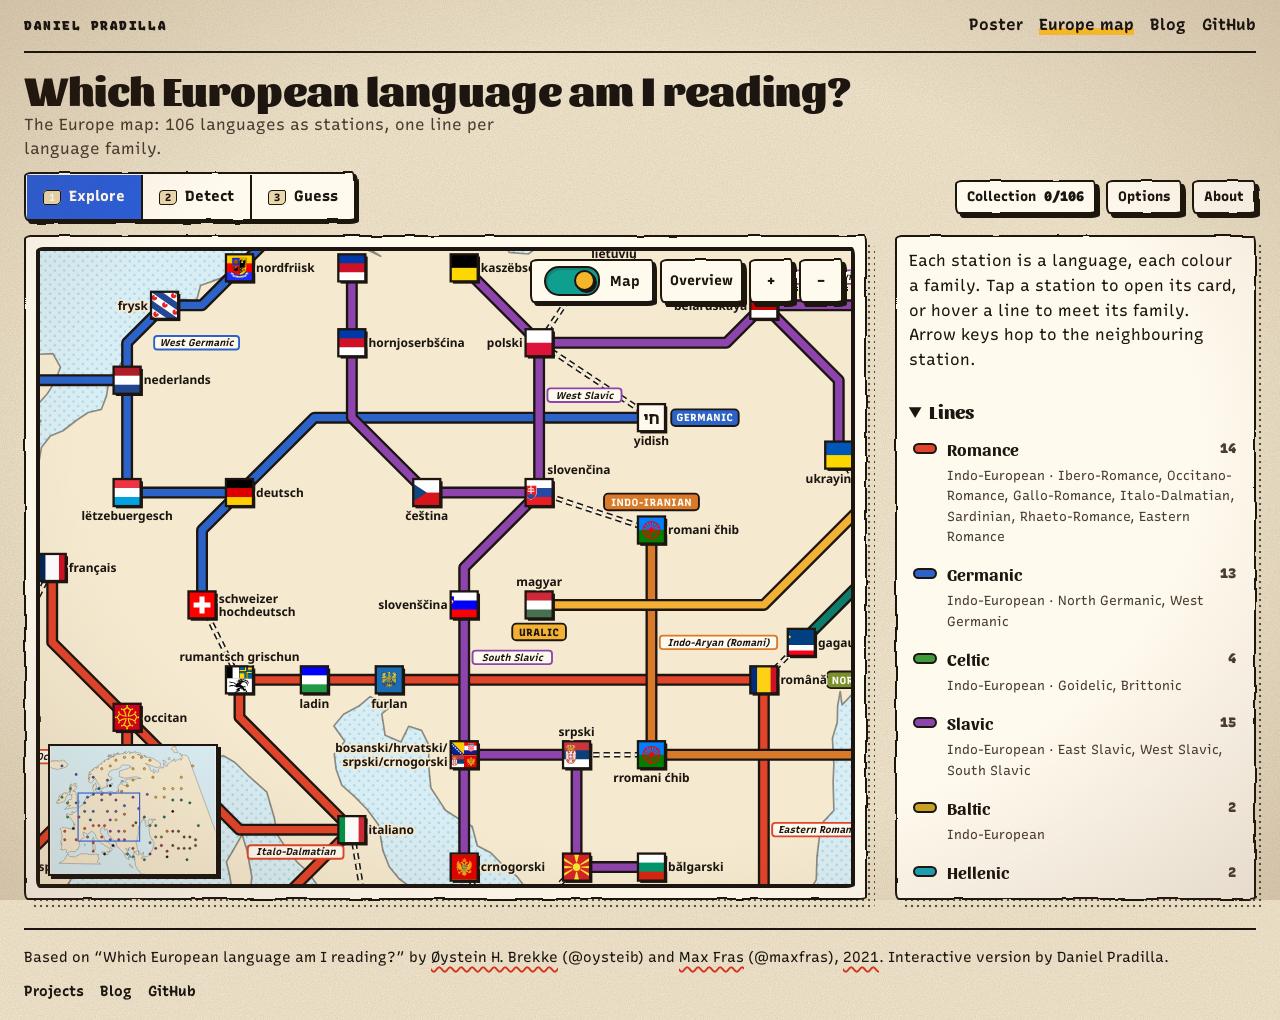
==== commit c63dbfd5: "Europe map opens zoomed on central Europe" ====
--- a/europe.html
+++ b/europe.html
@@ -14,10 +14,10 @@
   </script>
   <link rel="preconnect" href="https://fonts.googleapis.com">
   <link rel="preconnect" href="https://fonts.gstatic.com" crossorigin>
-  <link rel="stylesheet" href="game-style.css?v=20261101i">
+  <link rel="stylesheet" href="game-style.css?v=20261101k">
   <link rel="stylesheet" href="https://fonts.googleapis.com/css2?family=Noto+Sans:wght@500;700&family=Noto+Sans+Armenian:wght@700&family=Noto+Sans+Georgian:wght@700&family=Noto+Sans+Hebrew:wght@700&display=swap">
-  <link rel="stylesheet" href="styles.css?v=20261101i">
-  <script type="module" src="src/europe/main.js?v=20261101i"></script>
+  <link rel="stylesheet" href="styles.css?v=20261101k">
+  <script type="module" src="src/europe/main.js?v=20261101k"></script>
 </head>
 <body>
   <svg class="ink-defs" aria-hidden="true" focusable="false">
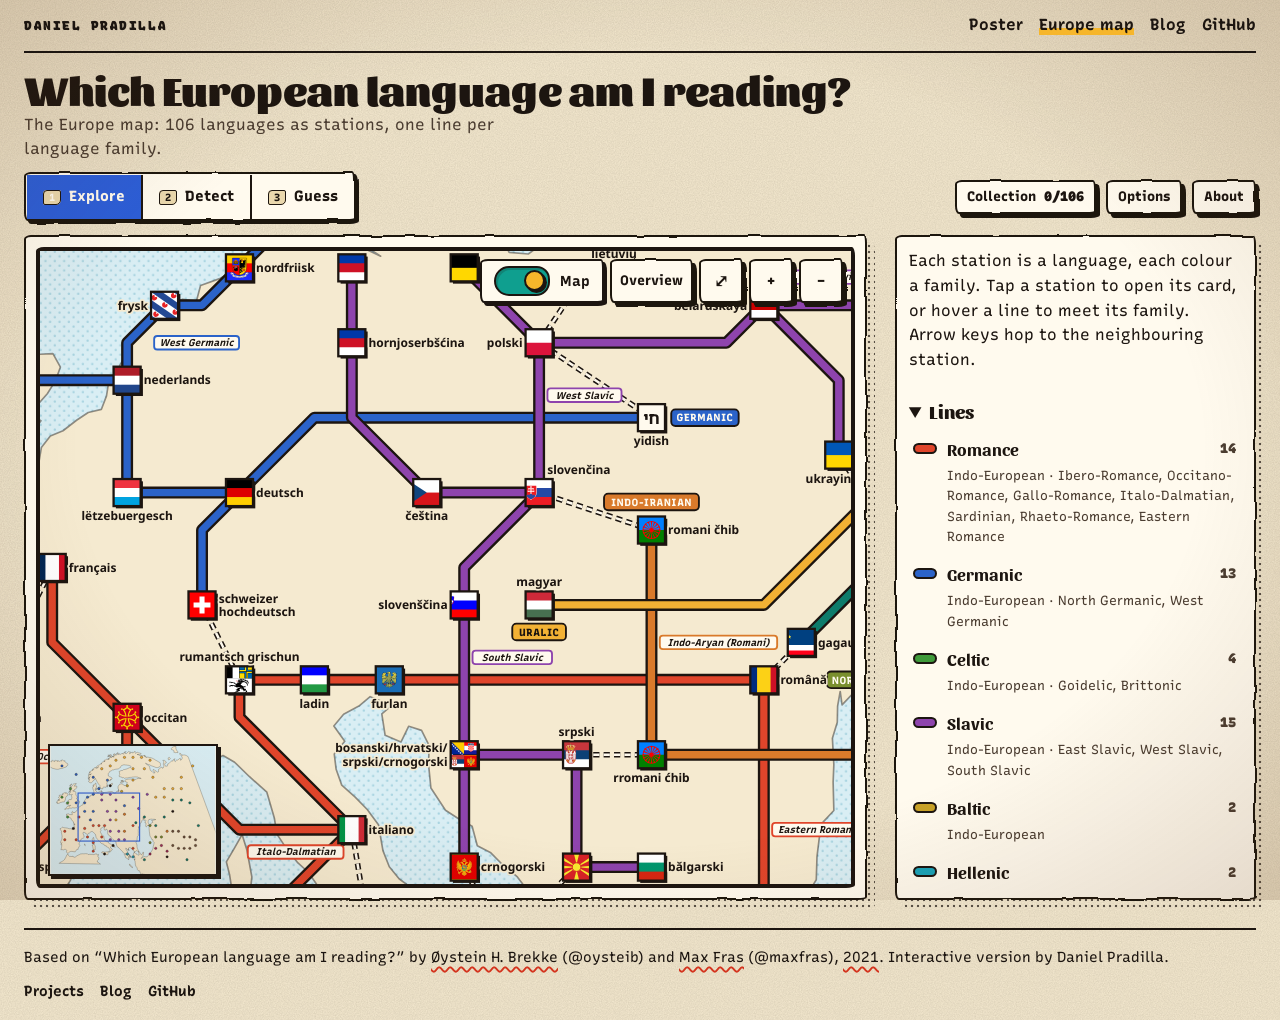
==== commit 8abc068c: "Full-screen board toggle (button and F key) on both pages" ====
--- a/europe.html
+++ b/europe.html
@@ -14,10 +14,10 @@
   </script>
   <link rel="preconnect" href="https://fonts.googleapis.com">
   <link rel="preconnect" href="https://fonts.gstatic.com" crossorigin>
-  <link rel="stylesheet" href="game-style.css?v=20261101k">
+  <link rel="stylesheet" href="game-style.css?v=20261101l">
   <link rel="stylesheet" href="https://fonts.googleapis.com/css2?family=Noto+Sans:wght@500;700&family=Noto+Sans+Armenian:wght@700&family=Noto+Sans+Georgian:wght@700&family=Noto+Sans+Hebrew:wght@700&display=swap">
-  <link rel="stylesheet" href="styles.css?v=20261101k">
-  <script type="module" src="src/europe/main.js?v=20261101k"></script>
+  <link rel="stylesheet" href="styles.css?v=20261101l">
+  <script type="module" src="src/europe/main.js?v=20261101l"></script>
 </head>
 <body>
   <svg class="ink-defs" aria-hidden="true" focusable="false">
@@ -124,6 +124,7 @@
         <div class="board-tools">
           <label class="choice board-map"><input class="toggle" type="checkbox" role="switch" id="board-map"> Map</label>
           <button class="btn btn-small" type="button" id="btn-overview" title="Overview (O)">Overview</button>
+          <button class="btn btn-small btn-full" type="button" id="btn-full" aria-pressed="false" aria-label="Full screen" title="Full screen (F)">⤢</button>
           <button class="btn btn-small" type="button" id="btn-zoom-in" aria-label="Zoom in" title="Zoom in (+)">+</button>
           <button class="btn btn-small" type="button" id="btn-zoom-out" aria-label="Zoom out" title="Zoom out (-)">&minus;</button>
         </div>
--- a/styles.css
+++ b/styles.css
@@ -413,3 +413,12 @@
   .eu-chip { top: 46px; }
   .sheet-handle { min-height: 40px; }
 }
+
+/* Full-screen board (button ⤢ or F): the board panel covers the window; on browsers with the Fullscreen API it also
+   hides the browser's bars. The inline height the phone sheet sets is overridden. */
+.board-panel.is-full { position: fixed; inset: 0; z-index: 900; width: auto; height: 100dvh !important; margin: 0; padding: 8px; border-radius: 0; background: var(--paper); }
+.board-panel.is-full::before, .board-panel.is-full::after { display: none; }
+.board-panel:fullscreen { height: 100vh !important; }
+html.board-full, html.board-full body { overflow: hidden; }
+html.board-full .side { visibility: hidden; }
+.btn-full { font-size: 1.05rem; }
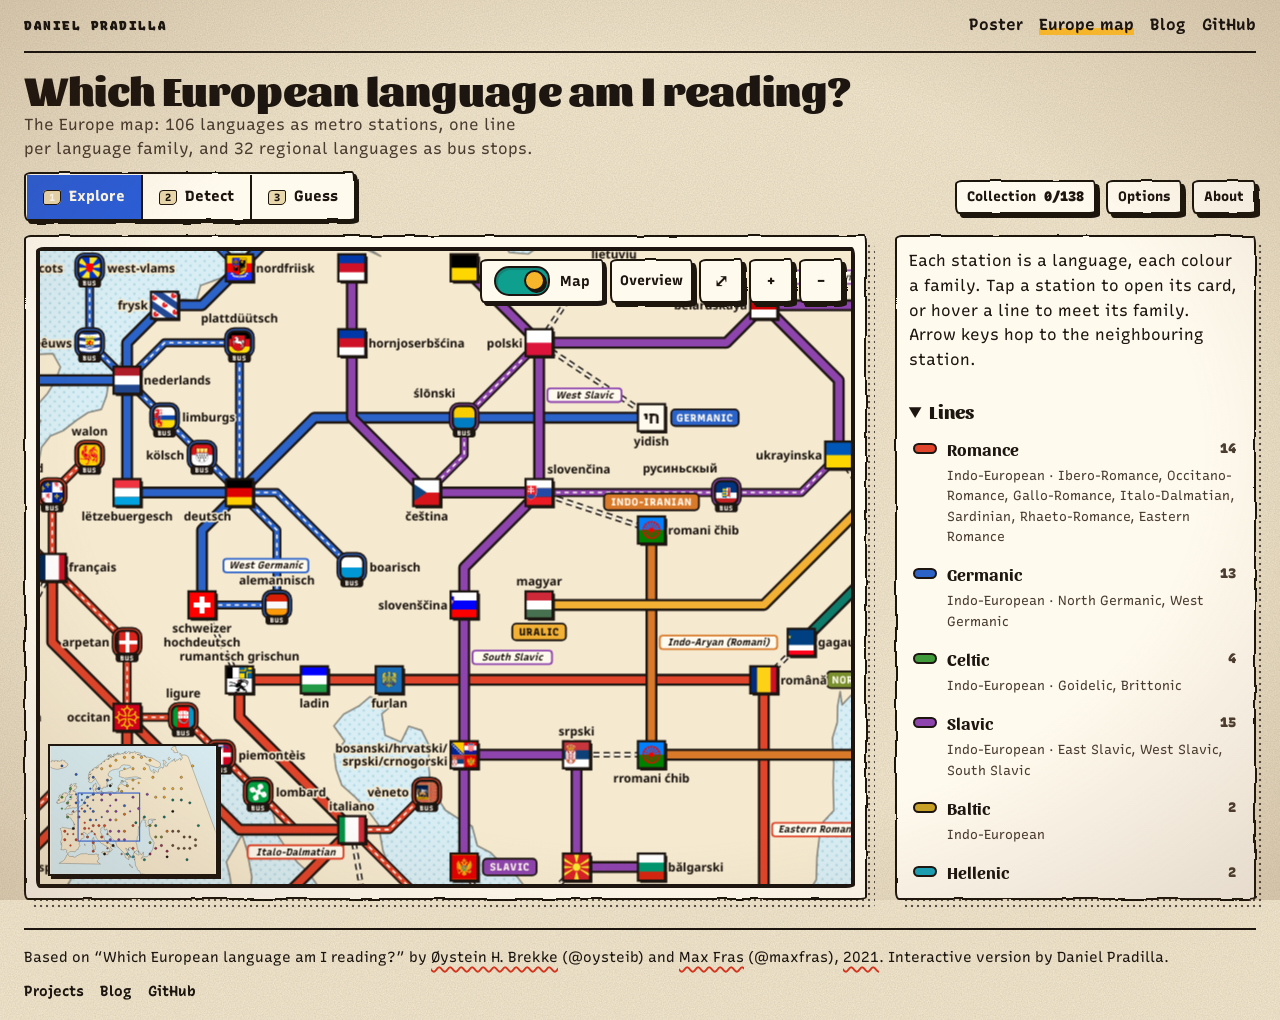
==== commit 73c7bebb: "Europe map: 32 regional languages as bus routes between or off metro stations; model retrained on 13" ====
--- a/europe.html
+++ b/europe.html
@@ -4,7 +4,7 @@
   <meta charset="utf-8">
   <meta name="viewport" content="width=device-width, initial-scale=1">
   <title>Europe line map · Which European language am I reading? · Daniel Pradilla</title>
-  <meta name="description" content="The 106 languages of the 'Which European language am I reading?' chart as a metro map of Europe, one line per language family. Explore, detect a text's language and replay the route, or guess where a text is spoken.">
+  <meta name="description" content="The 106 languages of the 'Which European language am I reading?' chart as a metro map of Europe, one line per language family, plus 32 regional languages on bus routes. Explore, detect a text's language and replay the route, or guess where a text is spoken.">
   <script async src="https://www.googletagmanager.com/gtag/js?id=G-XYG5QF5DZL"></script>
   <script>
     window.dataLayer = window.dataLayer || [];
@@ -14,10 +14,10 @@
   </script>
   <link rel="preconnect" href="https://fonts.googleapis.com">
   <link rel="preconnect" href="https://fonts.gstatic.com" crossorigin>
-  <link rel="stylesheet" href="game-style.css?v=20261101l">
+  <link rel="stylesheet" href="game-style.css?v=20261101n">
   <link rel="stylesheet" href="https://fonts.googleapis.com/css2?family=Noto+Sans:wght@500;700&family=Noto+Sans+Armenian:wght@700&family=Noto+Sans+Georgian:wght@700&family=Noto+Sans+Hebrew:wght@700&display=swap">
-  <link rel="stylesheet" href="styles.css?v=20261101l">
-  <script type="module" src="src/europe/main.js?v=20261101l"></script>
+  <link rel="stylesheet" href="styles.css?v=20261101n">
+  <script type="module" src="src/europe/main.js?v=20261101n"></script>
 </head>
 <body>
   <svg class="ink-defs" aria-hidden="true" focusable="false">
@@ -98,7 +98,7 @@
 
     <div class="app-head">
       <h1>Which European language am I reading?</h1>
-      <p class="muted lede">The Europe map: 106 languages as stations, one line per language family.</p>
+      <p class="muted lede">The Europe map: 106 languages as metro stations, one line per language family, and 32 regional languages as bus stops.</p>
     </div>
 
     <div class="toolbar">
@@ -108,7 +108,7 @@
         <button type="button" data-mode="guess" aria-pressed="false"><kbd>3</kbd> Guess</button>
       </div>
       <div class="tools">
-        <button class="btn btn-small" type="button" id="btn-collection">Collection <span class="num" id="coll-count">0/106</span></button>
+        <button class="btn btn-small" type="button" id="btn-collection">Collection <span class="num" id="coll-count">0/138</span></button>
         <button class="btn btn-small" type="button" id="btn-options">Options</button>
         <button class="btn btn-small" type="button" id="btn-about">About</button>
       </div>
@@ -119,7 +119,7 @@
     <section class="panel board-panel" aria-label="Europe line map">
       <div class="hud" id="hud" hidden></div>
       <div class="board-wrap" id="board-wrap">
-        <div id="board" tabindex="0" role="application" aria-label="Europe line map with 106 language stations. Use the arrow keys to move between neighbouring stations, Enter to open one, O for an overview, plus and minus to zoom."></div>
+        <div id="board" tabindex="0" role="application" aria-label="Europe line map with 106 language stations and 32 regional bus stops. Use the arrow keys to move between neighbouring stations, Enter to open one, O for an overview, plus and minus to zoom."></div>
         <svg id="minimap" aria-hidden="true"></svg>
         <div class="board-tools">
           <label class="choice board-map"><input class="toggle" type="checkbox" role="switch" id="board-map"> Map</label>
@@ -243,6 +243,7 @@
 
       <h3>What this map shows</h3>
       <p>The <a href="./">poster</a> sorts the 106 languages by the <em>letters</em> they use. This page draws the same 106 languages as a metro map shaped roughly like Europe. Each station is a language with its flag and its own name, and each line is a language <em>family</em>: Indo-European languages get one line per branch (Romance, Germanic, Slavic&hellip;), the other families get one line each. Branches of a line fork like metro lines.</p>
+      <p><strong>Bus routes.</strong> Metro is the poster&rsquo;s 106 languages. Bus is 32 regional languages that are not on the poster, such as Sicilian, Venetian, Asturian, Low German, Scots or Silesian. A bus route starts at the station it connects to. When it ends at a second station, the regional language sits between those two main languages; the route does not say that it comes from either. The poster page never shows them, and its model never chooses them.</p>
       <p>Dashed walkways join neighbouring stations of different lines where people live side by side, such as Basque with Spanish and French or Maltese with Italian. They show language contact and say nothing about kinship. Esperanto has no homeland, so it sits in a dashed ring in the middle. Romani is spoken across Europe: its two stations sit in central Europe and in the Balkans, on the Indo-Iranian line that continues to Ossetian in the Caucasus.</p>
       <p>Where the letter chart and the family map disagree is the interesting part. Finnish, Estonian and Hungarian are relatives, yet the poster puts them far apart because of their letters. Detect replays the poster's route on this map, one letter question at a time, so you can watch the letters cut across families and geography.</p>
 
--- a/styles.css
+++ b/styles.css
@@ -314,6 +314,14 @@
 .eu-line-ink { stroke: var(--ink); stroke-width: 11.5; }
 .eu-line-fill { stroke-width: 7; }
 .eu-line { cursor: pointer; }
+.eu-bus { cursor: pointer; }
+.eu-bus-ink, .eu-bus-fill, .eu-bus-mid { fill: none; stroke-linecap: round; stroke-linejoin: round; }
+.eu-bus-ink { stroke: var(--ink); stroke-width: 8.6; }
+.eu-bus-fill { stroke-width: 5; }
+.eu-bus-mid { stroke: var(--card); stroke-width: 1.5; stroke-dasharray: 3 5; }
+.eu-bus-ring { stroke: var(--ink); stroke-width: 1.6; }
+.eu-bus-plate rect { fill: var(--ink); }
+.eu-bus-plate text { font: 800 6.4px var(--font-ui); letter-spacing: 0.08em; fill: var(--card); pointer-events: none; }
 .eu-seg.out { opacity: 0.12; }
 .eu-walk-ink, .eu-walk { fill: none; }
 .eu-walk-ink { stroke: var(--ink); stroke-width: 5.4; stroke-dasharray: 6 4; }
@@ -338,7 +346,7 @@
 .eu-st.ans .eu-glow { stroke: var(--teal); opacity: 1; }
 .eu-st.bad .eu-glow { stroke: var(--red); opacity: 1; }
 .eu-lbl.lit, .eu-lbl.ans { font-size: 14px; }
-svg.hl .eu-line:not(.on), svg.hl .eu-st:not(.on), svg.hl .eu-lbl:not(.on), svg.hl .eu-badge:not(.on), svg.hl .eu-tag:not(.on) { opacity: 0.2; }
+svg.hl .eu-line:not(.on), svg.hl .eu-bus:not(.on), svg.hl .eu-st:not(.on), svg.hl .eu-lbl:not(.on), svg.hl .eu-badge:not(.on), svg.hl .eu-tag:not(.on) { opacity: 0.2; }
 svg.hl .eu-walks { opacity: 0.3; }
 .eu-badge { cursor: pointer; }
 .eu-badge-r { stroke: var(--ink); stroke-width: 1.8; }
@@ -350,6 +358,7 @@
 .mm-sea { fill: #d9eef4; }
 .mm-land { fill: var(--paper); stroke: var(--ink); stroke-width: 6; stroke-opacity: 0.5; }
 .mm-dot { stroke: var(--ink); stroke-width: 4; }
+.mm-bus { stroke-width: 3; }
 .eu .mm-view { stroke-width: 14; }
 .eu-chip { position: absolute; top: 8px; left: 8px; z-index: 2; max-width: calc(100% - 214px); display: flex; flex-wrap: wrap; align-items: center; gap: 2px 10px; padding: 6px 12px; color: var(--ink); background: var(--card); border: var(--line) solid var(--ink); border-radius: var(--cut); box-shadow: 3px 3px 0 var(--ink); font: 600 0.95rem/1.3 var(--font-ui); pointer-events: none; }
 .eu-a { font-weight: 800; }
@@ -364,6 +373,7 @@
 .li-check { padding: 6px 8px; background: var(--paper-deep); border-left: 4px solid var(--marigold); }
 .swatch { display: inline-block; flex: none; width: 24px; height: 11px; vertical-align: middle; background: var(--c); border: 2px solid var(--ink); border-radius: 6px; }
 .swatch-none { background: var(--card); border-style: dashed; }
+.swatch-bus { height: 8px; border-radius: 3px; background-image: repeating-linear-gradient(90deg, transparent 0 4px, var(--card) 4px 6px); background-size: 100% 2px; background-repeat: repeat-x; background-position: center; }
 .lede-side { margin: 0; }
 .legend { display: grid; gap: 8px; padding-top: 8px; }
 .legend-sum { cursor: pointer; font: 800 1.2rem var(--font-display); }
@@ -422,3 +432,4 @@
 html.board-full, html.board-full body { overflow: hidden; }
 html.board-full .side { visibility: hidden; }
 .btn-full { font-size: 1.05rem; }
+.lg-head { margin: 12px 0 0; }
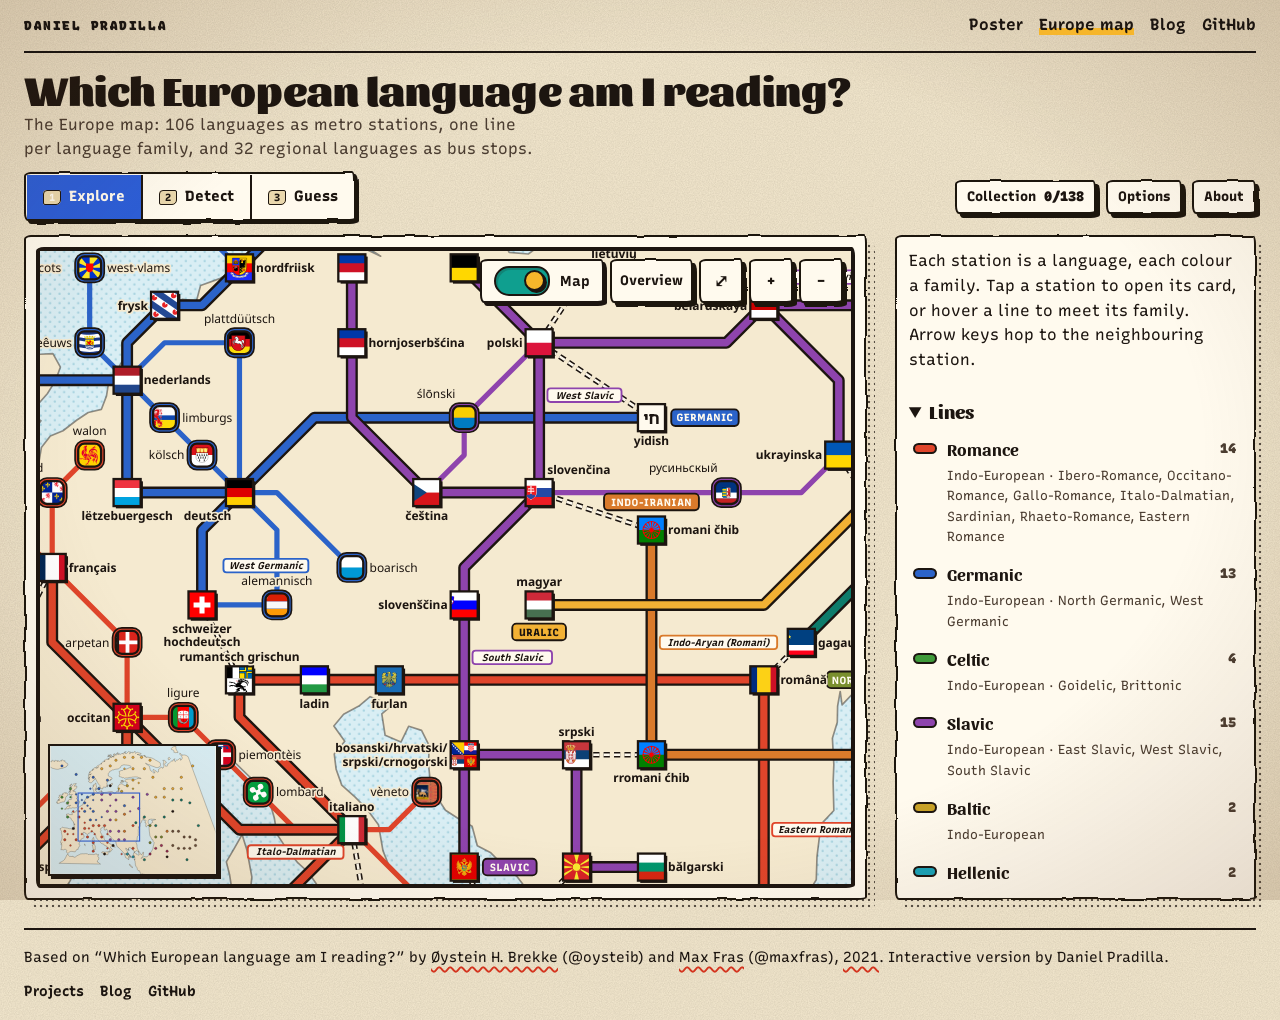
==== commit f10bc901: "Bus routes: one thin solid line, plain ringed flags, regular-weight labels" ====
--- a/europe.html
+++ b/europe.html
@@ -14,10 +14,10 @@
   </script>
   <link rel="preconnect" href="https://fonts.googleapis.com">
   <link rel="preconnect" href="https://fonts.gstatic.com" crossorigin>
-  <link rel="stylesheet" href="game-style.css?v=20261101n">
+  <link rel="stylesheet" href="game-style.css?v=20261101o">
   <link rel="stylesheet" href="https://fonts.googleapis.com/css2?family=Noto+Sans:wght@500;700&family=Noto+Sans+Armenian:wght@700&family=Noto+Sans+Georgian:wght@700&family=Noto+Sans+Hebrew:wght@700&display=swap">
-  <link rel="stylesheet" href="styles.css?v=20261101n">
-  <script type="module" src="src/europe/main.js?v=20261101n"></script>
+  <link rel="stylesheet" href="styles.css?v=20261101o">
+  <script type="module" src="src/europe/main.js?v=20261101o"></script>
 </head>
 <body>
   <svg class="ink-defs" aria-hidden="true" focusable="false">
--- a/styles.css
+++ b/styles.css
@@ -315,13 +315,8 @@
 .eu-line-fill { stroke-width: 7; }
 .eu-line { cursor: pointer; }
 .eu-bus { cursor: pointer; }
-.eu-bus-ink, .eu-bus-fill, .eu-bus-mid { fill: none; stroke-linecap: round; stroke-linejoin: round; }
-.eu-bus-ink { stroke: var(--ink); stroke-width: 8.6; }
-.eu-bus-fill { stroke-width: 5; }
-.eu-bus-mid { stroke: var(--card); stroke-width: 1.5; stroke-dasharray: 3 5; }
+.eu-bus-fill { fill: none; stroke-width: 5; stroke-linecap: round; stroke-linejoin: round; }
 .eu-bus-ring { stroke: var(--ink); stroke-width: 1.6; }
-.eu-bus-plate rect { fill: var(--ink); }
-.eu-bus-plate text { font: 800 6.4px var(--font-ui); letter-spacing: 0.08em; fill: var(--card); pointer-events: none; }
 .eu-seg.out { opacity: 0.12; }
 .eu-walk-ink, .eu-walk { fill: none; }
 .eu-walk-ink { stroke: var(--ink); stroke-width: 5.4; stroke-dasharray: 6 4; }
@@ -338,6 +333,7 @@
 .eu-st:focus-visible .eu-frame { stroke: var(--cobalt); stroke-width: 3.2; stroke-dasharray: 5 3; }
 .eu-lbl { font-family: var(--noto); font-weight: 700; fill: var(--ink); paint-order: stroke; stroke: var(--paper); stroke-width: 3.2px; stroke-linejoin: round; cursor: pointer; }
 .eu-st.out, .eu-lbl.out { opacity: 0.16; }
+.eu-lbl-bus { font-weight: 400; }
 .eu-st.out .eu-fog { opacity: 1; }
 .eu-st.lit, .eu-st.ans, .eu-st.bad, .eu-st.sel, .eu-lbl.lit, .eu-lbl.ans, .eu-lbl.bad, .eu-lbl.sel { opacity: 1; }
 .eu-st.lit .eu-body, .eu-st.ans .eu-body { transform: scale(1.45); }
@@ -373,7 +369,7 @@
 .li-check { padding: 6px 8px; background: var(--paper-deep); border-left: 4px solid var(--marigold); }
 .swatch { display: inline-block; flex: none; width: 24px; height: 11px; vertical-align: middle; background: var(--c); border: 2px solid var(--ink); border-radius: 6px; }
 .swatch-none { background: var(--card); border-style: dashed; }
-.swatch-bus { height: 8px; border-radius: 3px; background-image: repeating-linear-gradient(90deg, transparent 0 4px, var(--card) 4px 6px); background-size: 100% 2px; background-repeat: repeat-x; background-position: center; }
+.swatch-bus { height: 4px; border: 0; border-radius: 2px; box-shadow: none; } /* thin solid line, like the bus routes */
 .lede-side { margin: 0; }
 .legend { display: grid; gap: 8px; padding-top: 8px; }
 .legend-sum { cursor: pointer; font: 800 1.2rem var(--font-display); }
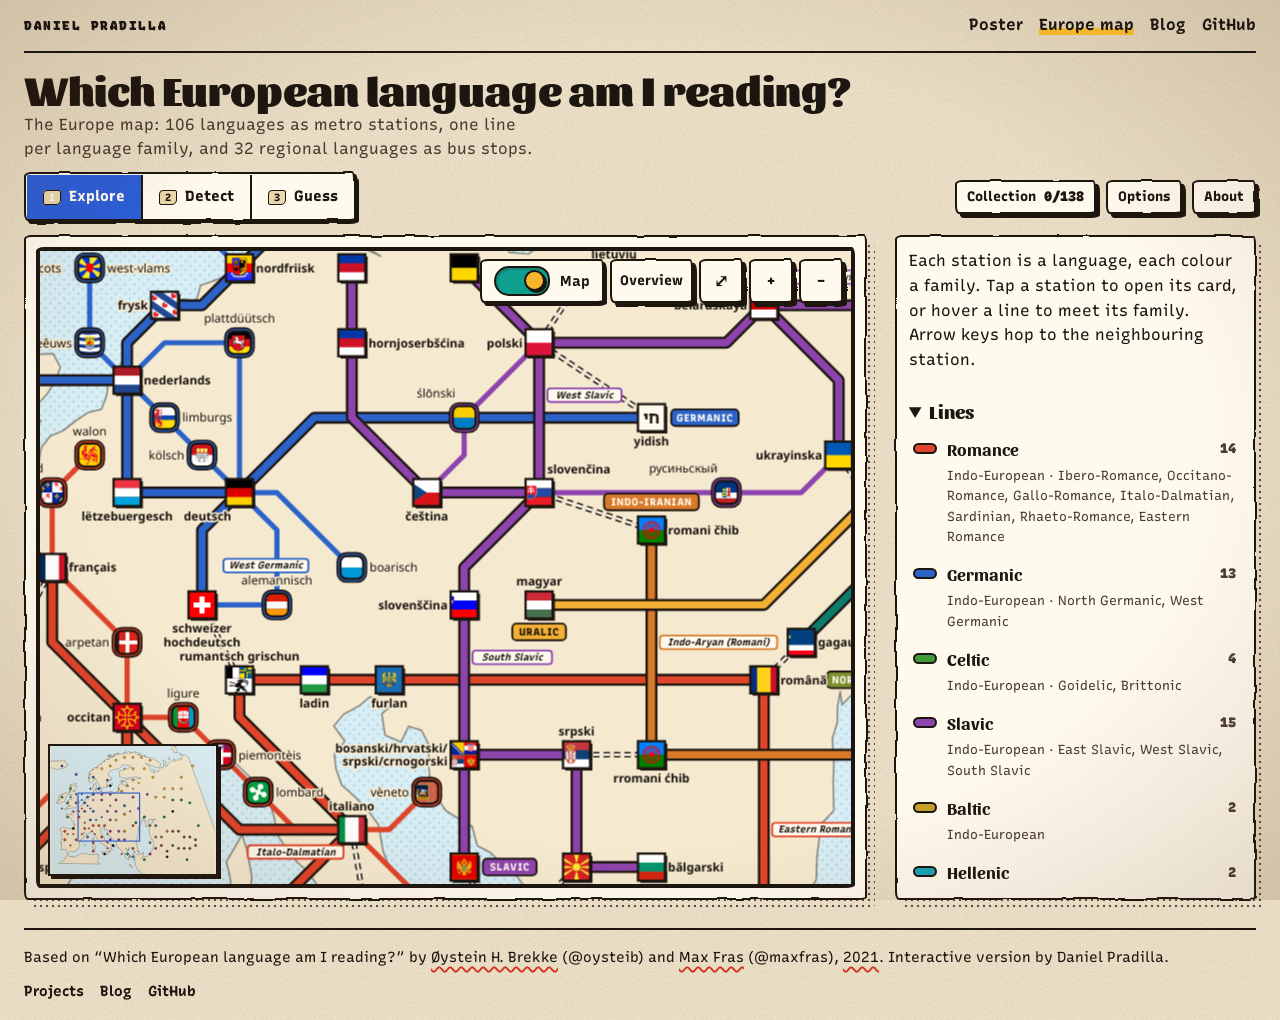
==== commit 279a0596: "Europe map: keep the layer composited (no repaint on pan), re-raster only after zoom; pinch follows " ====
--- a/europe.html
+++ b/europe.html
@@ -14,10 +14,10 @@
   </script>
   <link rel="preconnect" href="https://fonts.googleapis.com">
   <link rel="preconnect" href="https://fonts.gstatic.com" crossorigin>
-  <link rel="stylesheet" href="game-style.css?v=20261101o">
+  <link rel="stylesheet" href="game-style.css?v=20261101q">
   <link rel="stylesheet" href="https://fonts.googleapis.com/css2?family=Noto+Sans:wght@500;700&family=Noto+Sans+Armenian:wght@700&family=Noto+Sans+Georgian:wght@700&family=Noto+Sans+Hebrew:wght@700&display=swap">
-  <link rel="stylesheet" href="styles.css?v=20261101o">
-  <script type="module" src="src/europe/main.js?v=20261101o"></script>
+  <link rel="stylesheet" href="styles.css?v=20261101q">
+  <script type="module" src="src/europe/main.js?v=20261101q"></script>
 </head>
 <body>
   <svg class="ink-defs" aria-hidden="true" focusable="false">
